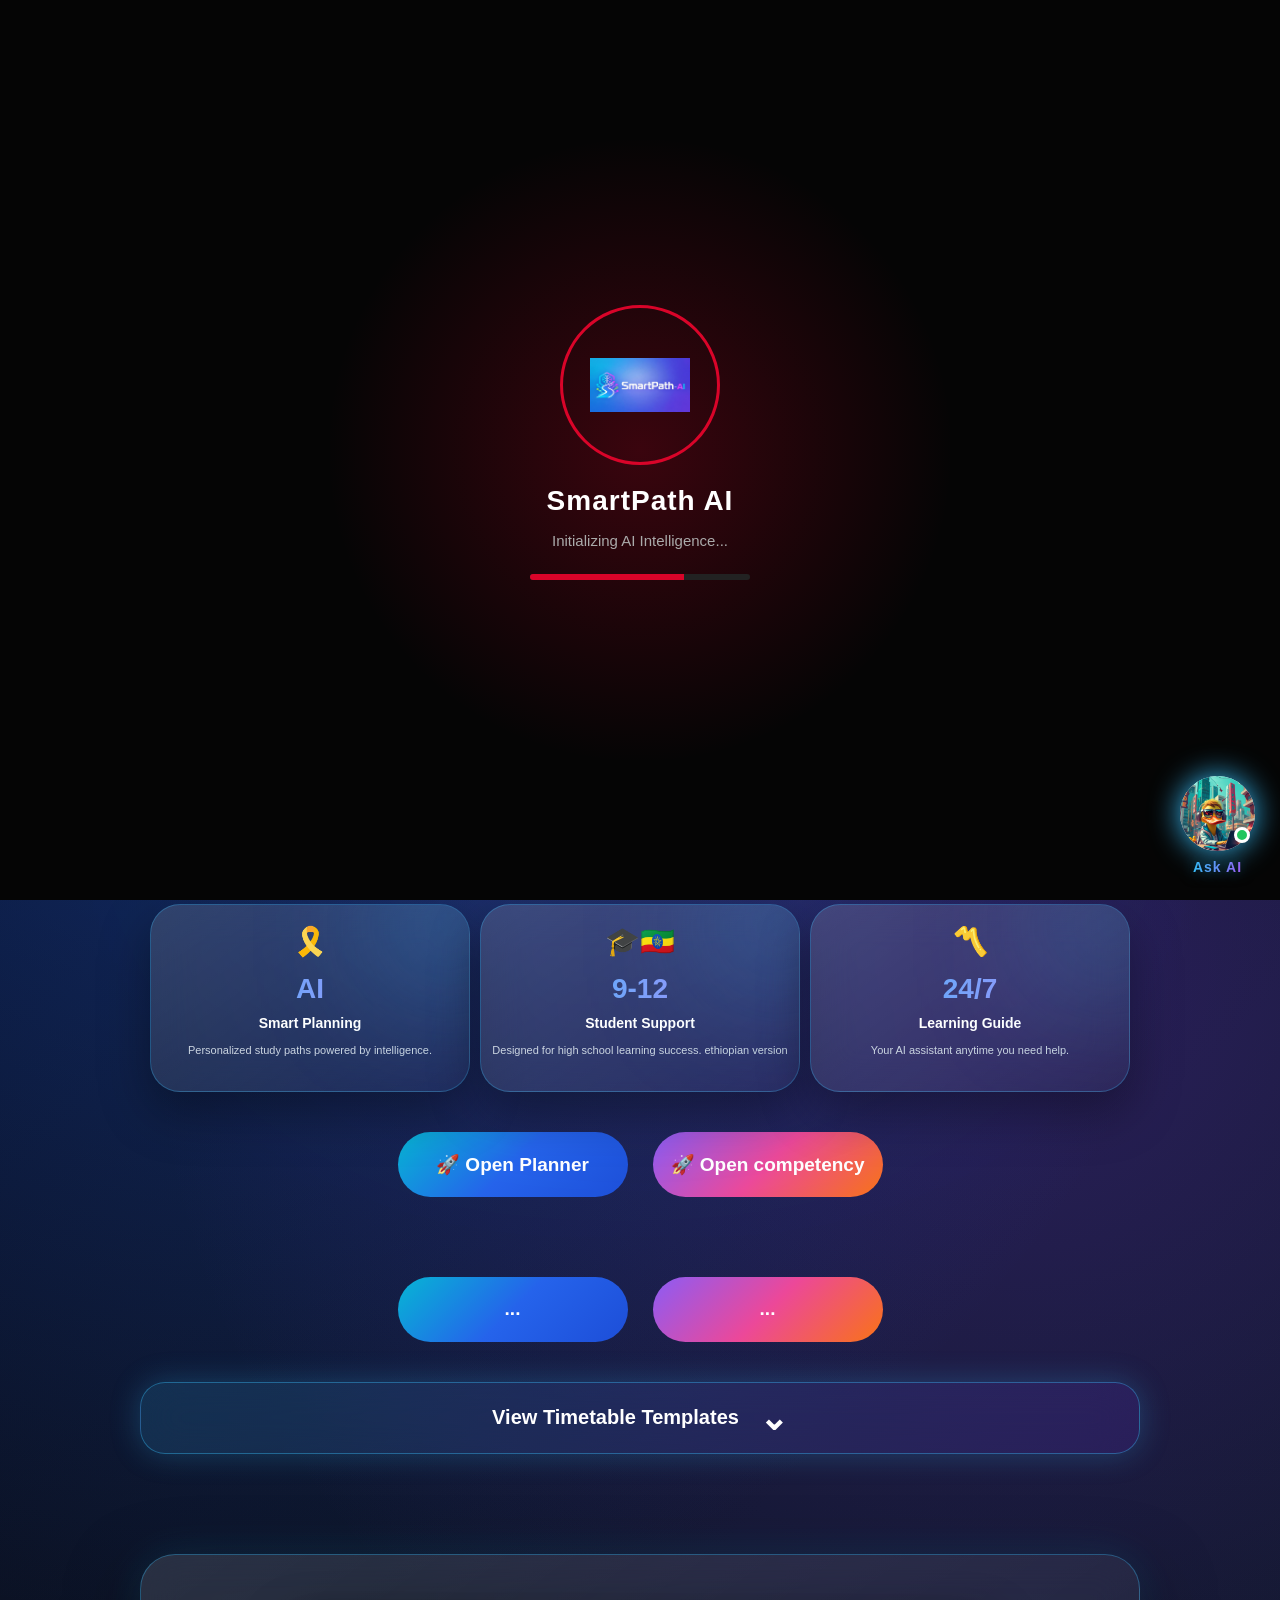
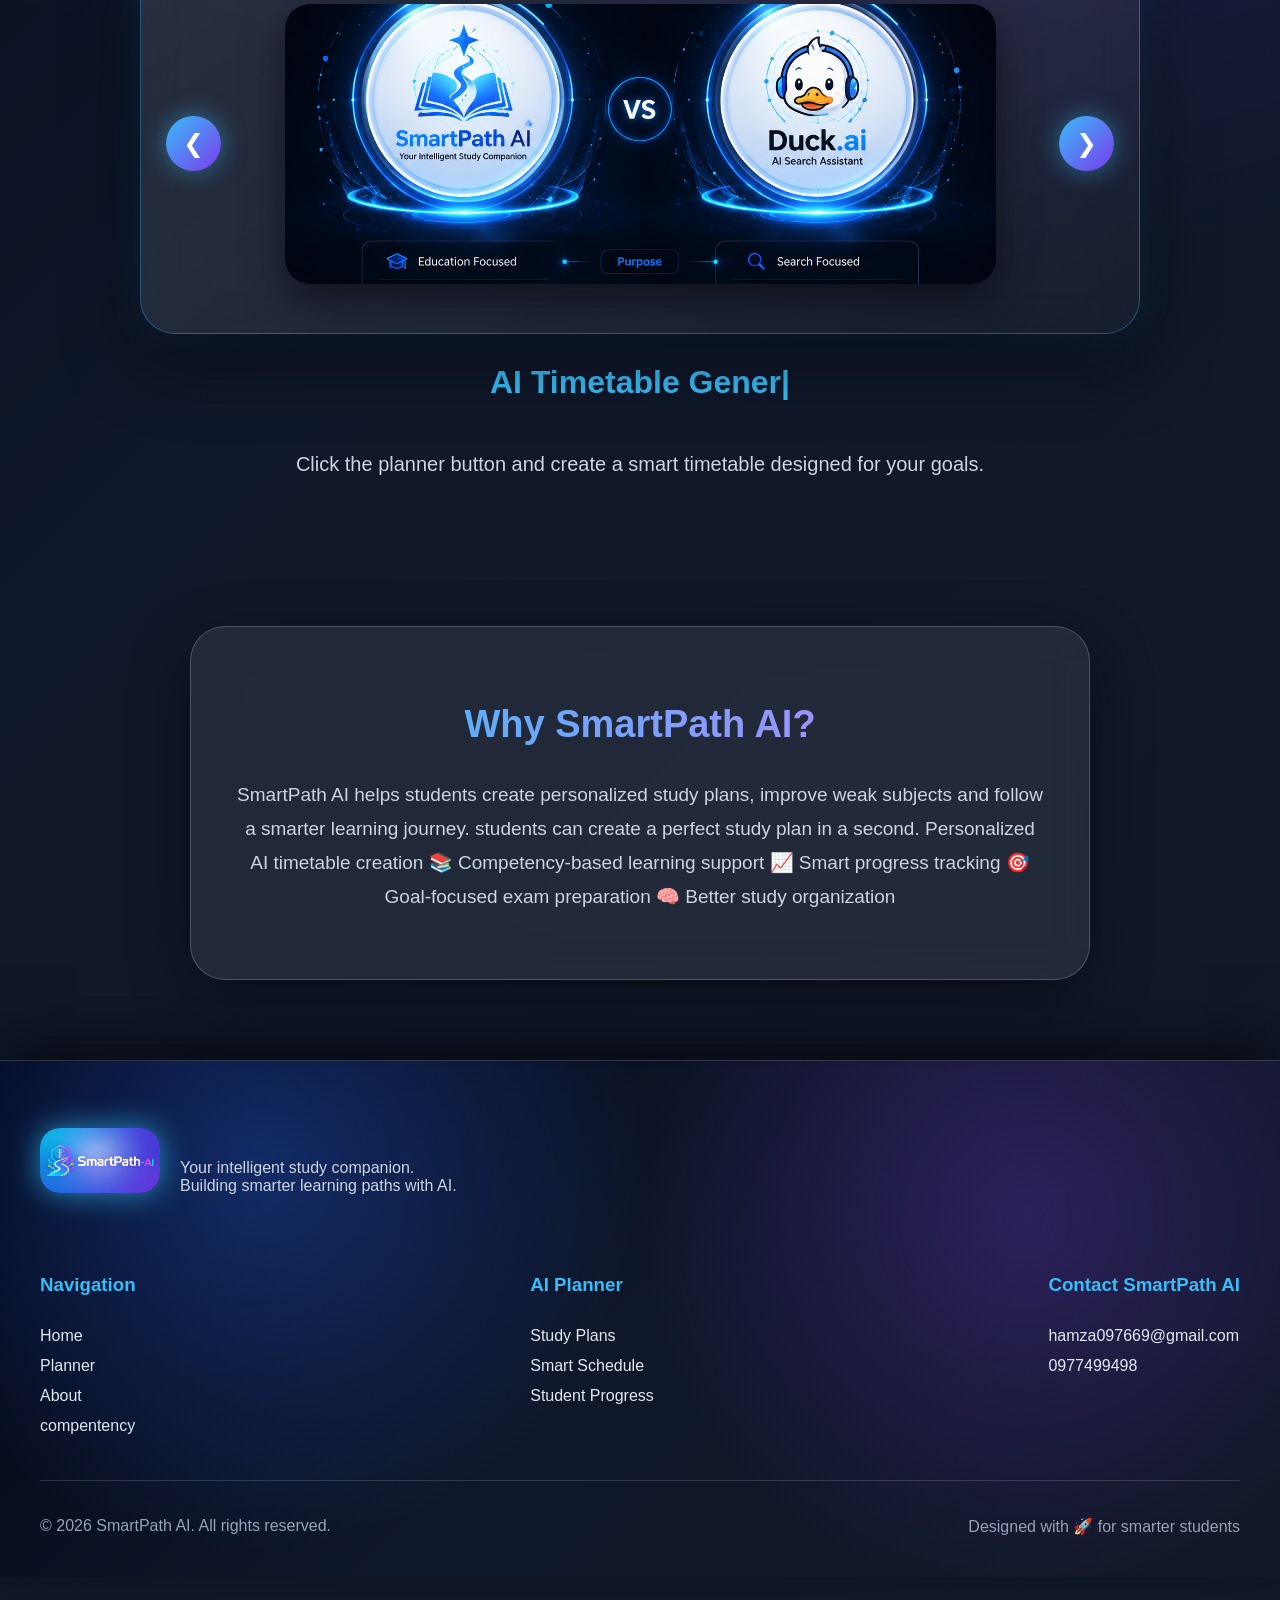
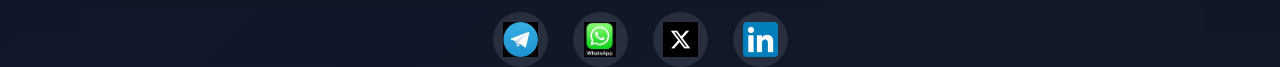
==== index.html @ 9bc71208 "index.html" ====
<!DOCTYPE html>
<html lang="en">

<head>

 <link rel="icon" href="icon-192.png">
<link rel="apple-touch-icon" href="icon-192.png"> 
<link rel="manifest" href="./manifest.json">

<meta name="theme-color" content="#d90429">

<meta name="mobile-web-app-capable" content="yes">
<meta name="apple-mobile-web-app-capable" content="yes">
<meta name="apple-mobile-web-app-status-bar-style" content="black">

<meta charset="UTF-8">

<meta name="viewport"
content="width=device-width, initial-scale=1.0">

<title>SmartPath AI</title>

<link rel="stylesheet" href="home-style.css">
<link rel="stylesheet" href="splash.css">
</head>

<body>

 <!-- SMARTPATH AI PREMIUM SPLASH -->

<div id="smartpathSplash">

    <div class="smartpath-logo-loader">

        <img src="logo.png" alt="SmartPath AI">

    </div>


    <div class="smartpath-title">
        SmartPath AI
    </div>


    <div class="smartpath-status">
        Initializing AI Intelligence...
    </div>


    <div class="smartpath-loading">

        <span></span>

    </div>

</div>

<!-- Theme Button -->

<button class="theme-btn" id="themeToggle">
🌙
</button>


<!-- ================= HEADER ================= -->

<header class="top-header">

<div class="back-btn" onclick="history.back()">
←
</div>

<div class="brand">

<img src="logo.png" class="header-logo">

<div>

<span>SmartPath AI</span>

<small>
Your intelligent study companion
</small>

</div>

</div>

<div class="header-actions">

<a href="index.html">
Home
</a>

<a href="planner.html">
Planner
</a>

<button class="hamburger"
onclick="toggleMenu()">
☰
</button>

</div>


<!-- Mobile Menu -->

<div class="menu-box" id="menuBox">

<a href="index.html">
🏠 Home
</a>

<a href="planner.html">
🚀 Planner
</a>

<a href="about.html">
✨ About
</a>

<a href="competency.html">
✨ Competecy
</a>

</div>

</header>


<!-- ================= HERO SECTION ================= -->

<section class="home-hero">

<div class="hero-glow"></div>

<img src="logo.png" class="hero-logo">

<h1>

Welcome to

<br>

<span>SmartPath AI</span>

</h1>

<h2>
Your Intelligent Study Companion 🚀
</h2>
<div class="ai-typing-box">

<span id="typingText"></span>

</div>
<p>

Create smart study plans,
improve weak subjects,
and prepare for exams with
personalized AI guidance.

</p>

 
<!-- Stats -->

<div class="hero-description">

<p>🎓💎
</p>

</div>


<div class="ai-stats">


<div class="ai-card">

<div class="ai-icon">🎗️  </div>

<h3>AI</h3>

<span>
Smart Planning
</span>

<p>
Personalized study paths powered by intelligence.
</p>

</div>



<div class="ai-card">

<div class="ai-icon">🎓🇪🇹 </div>

<h3>9-12</h3>

<span>
Student Support
</span>

<p>
Designed for high school learning success. ethiopian version
</p>

</div>




<div class="ai-card">

<div class="ai-icon">〽️</div>

<h3>24/7</h3>

<span>
Learning Guide
</span>

<p>
Your AI assistant anytime you need help.
</p>

</div>


</div>


<!-- Buttons -->

<div class="home-buttons">

<button
class="planner-btn"
onclick="window.location.href='planner.html'">

🚀 Open Planner

</button>

<button
class="competency-btn"
onclick="window.location.href='competency.html'">

🚀 Open competency

</button>

</div>

</section>

<div class="home-buttons">

<button class="planner-btn">
...
</button>

<button class="competency-btn">
...
</button>

</div>
<!-- TIMETABLE TEMPLATE BOX -->

<section class="template-section">


<button class="template-toggle" onclick="toggleTemplates()">

<span>View Timetable Templates</span>

<div class="down-arrow">
⌄
</div>

</button>



<div class="template-box" id="templateBox">


<div class="template-grid">


<img src="template1.png">
<img src="template2.png">
<img src="template3.png">
<img src="template4.png">
<img src="template5.png">
<img src="template6.png">
<img src="template7.png">
<img src="template8.png">
<img src="template9.png">
<img src="template10.png">

</div>


</div>


</section>

<!-- ================= AI PHOTO SHOWCASE ================= -->

<section class="showcase">

<div class="slider-box">

<button class="arrow left">
❮
</button>


<img id="slideImage" src="photo1.png">


<button class="arrow right">
❯
</button>

</div>


<h3 id="slideTitle">
Create Smart Timetables
</h3>


<p id="slideText">
AI helps you generate your perfect study schedule.
</p>


</section>




<!-- ================= ABOUT SMARTPATH ================= -->


<section class="about-home">

<h2>
Why SmartPath AI?
</h2>


<p>
SmartPath AI helps students create personalized study plans,
improve weak subjects and follow a smarter learning journey. students can create a perfect study plan in a second.
 Personalized AI timetable creation
📚 Competency-based learning support
📈 Smart progress tracking
🎯 Goal-focused exam preparation
🧠 Better study organization
</p>


</section>




<footer class="smart-footer">


<div class="footer-brand">

<img src="logo.png" class="footer-logo">


<div>
<h2>SmartPath AI</h2>

<p>
Your intelligent study companion.
<br>
Building smarter learning paths with AI.
</p>

</div>

</div>




<div class="footer-links">


<div>
<h3>Navigation</h3>

<a href="index.html">Home</a>
<a href="planner.html">Planner</a>
<a href="about.html">About</a>
<a href="compentency.html">compentency</a>

</div>



<div>
<h3>AI Planner</h3>

<a href="#">Study Plans</a>
<a href="#">Smart Schedule</a>
<a href="#">Student Progress</a>

</div>



<div class="contact-box">

<h3>Contact SmartPath AI</h3>


<a href="mailto:hamza097669@gmail.com">
hamza097669@gmail.com
</a>


<a href="tel:0977499498">
0977499498
</a>




</div>


</div>




<div class="footer-bottom">

<p>
© 2026 SmartPath AI. All rights reserved.
</p>


<p>
Designed with 🚀 for smarter students
</p>


</div>


</footer>

<div class="social-row">


<a href="https://t.me/Aithor1" target="_blank">
<img src="telegram.png" alt="Telegram">
</a>


<a href="https://wa.me/251977499498" target="_blank">
<img src="whatsapp.png" alt="WhatsApp">
</a>


<a href="https://twitter.com/YOUR_USERNAME" target="_blank">
<img src="twitter.png" alt="Twitter">
</a>


<a href="https://www.linkedin.com/in/YOUR_USERNAME" target="_blank">
<img src="linkedin.png" alt="LinkedIn">
</a>


</div>
<script>

function toggleMenu(){

document
.getElementById("menuBox")
.classList.toggle("show");

}

</script>


<script src="./home-slider.js"></script>

<!-- ================= AURA SMARTPATH AI ================= -->

<div class="aura-ai">

<div class="aura-container">


<button class="aura-avatar" id="auraButton">

<img src="ai-avatar.png">

<span></span>

</button>


<div class="aura-hint">
  Ask AI 
</div>


</div>

<div class="aura-box" id="auraBox">


<div class="aura-header">

<img src="ai-avatar.png">

<div>
<h3>SmartPath AI</h3>
<p>AI Learning Assistant ✨</p>
</div>

</div>



<div class="aura-message">

<span id="auraText"></span>

</div>



<button class="aura-action" id="askAI">

<div class="aura-spinner"></div>

<span>
Ask AI Anything 🚀
</span>

</button>



</div>


</div>

 <script>

window.addEventListener("load", () => {

    setTimeout(() => {

        const splash =
        document.getElementById("smartpathSplash");


        if(splash){

            splash.classList.add("smartpath-hide");


            setTimeout(()=>{

                splash.remove();

            },800);

        }


    },2000);


});

</script>

 <script>
if ("serviceWorker" in navigator) {
  window.addEventListener("load", () => {

    navigator.serviceWorker.register("./service-worker.js")
    .then(() => {
      console.log("SmartPath AI App System Ready");
    })
    .catch((error) => {
      console.log("Service Worker Error:", error);
    });

  });
}
</script>
 
<script src="aura-ai.js"></script>

</body>
</html>
---- home-style.css ----
/* =========================
   SMARTPATH AI MAIN DESIGN
========================= */


*{
    box-sizing:border-box;
}


html{
    scroll-behavior:smooth;
}


body{

    margin:0;

    padding-top:90px;

    font-family:'Segoe UI',Arial,sans-serif;

    background:

    radial-gradient(
    circle at 20% 20%,
    rgba(37,99,235,.35),
    transparent 35%
    ),

    radial-gradient(
    circle at 80% 30%,
    rgba(124,58,237,.25),
    transparent 35%
    ),

    linear-gradient(
    135deg,
    #020617,
    #0f172a,
    #111827
    );

    color:white;

    min-height:100vh;

}



/* =========================
          HEADER
========================= */


.top-header{

position:fixed;

top:0;

left:0;

width:100%;

height:75px;

display:flex;

align-items:center;

justify-content:space-between;

padding:0 20px;

background:
rgba(2,6,23,.85);

backdrop-filter:blur(20px);

border-bottom:
1px solid rgba(255,255,255,.15);

z-index:1000;

}



.back-btn{

font-size:28px;

cursor:pointer;

}



.brand{

display:flex;

align-items:center;

gap:12px;

}



.header-logo{

width:80px;

height:40px;

border-radius:12px;

object-fit:cover;

box-shadow:

0 5px 20px rgba(56,189,248,.5);

}



.brand span{

display:block;

font-size:18px;

font-weight:800;

background:

linear-gradient(
90deg,
#38bdf8,
#c084fc
);

-webkit-background-clip:text;

color:transparent;

}



.brand small{

font-size:11px;

opacity:.75;

}



.header-actions{

display:flex;

align-items:center;

gap:8px;

}



.header-actions a{

color:white;

text-decoration:none;

padding:8px 14px;

border-radius:20px;

transition:.3s;

}



.header-actions a:hover{

background:
rgba(255,255,255,.15);

}



.hamburger{

width:42px;

height:42px;

border:none;

border-radius:14px;

background:

linear-gradient(
135deg,
#38bdf8,
#7c3aed
);

color:white;

font-size:22px;

cursor:pointer;

}



/* Mobile menu */


.menu-box{

position:absolute;

top:80px;

right:20px;

width:220px;

display:none;

flex-direction:column;

gap:10px;

padding:20px;

border-radius:25px;

background:

rgba(15,23,42,.95);

box-shadow:

0 20px 50px rgba(0,0,0,.5);

}



.menu-box.show{

display:flex;

}



.menu-box a{

color:white;

text-decoration:none;

padding:14px;

border-radius:15px;

background:

rgba(255,255,255,.08);

}



/* =========================
          HERO
========================= */

.home-hero{

min-height:calc(100vh - 75px);

display:flex;

flex-direction:column;

align-items:center;

justify-content:center;

text-align:center;

padding:40px 20px;

position:relative;

overflow:hidden;

}


.home-hero::before{

content:"";

position:absolute;

width:500px;

height:500px;

background:

linear-gradient(
45deg,
#38bdf8,
#8b5cf6
);

filter:blur(160px);

opacity:.18;

animation:

heroGlow 6s infinite alternate;

}



@keyframes heroGlow{

from{

transform:translate(-120px,-50px);

}


to{

transform:translate(120px,80px);

}

}



.hero-glow{

position:absolute;

}



.hero-logo{

width:160px;

height:160px;

border-radius:50%;

object-fit:cover;

background:#020617;

padding:8px;

box-shadow:

0 0 40px #38bdf8,

0 0 80px rgba(56,189,248,.5);

animation:

logoFloat 4s infinite ease-in-out;

}



@keyframes logoFloat{

50%{

transform:translateY(-20px);

}

}



.home-hero h1{

font-size:70px;

font-weight:900;

letter-spacing:-2px;

margin:25px 0;

}



.home-hero h1 span{

background:

linear-gradient(
90deg,
#38bdf8,
#818cf8,
#ec4899
);

background-size:200%;

-webkit-background-clip:text;

color:transparent;

animation:

textGlow 5s infinite;

}



@keyframes textGlow{

50%{

background-position:100%;

}

}



.home-hero h2{

font-size:32px;

color:#e0f2fe;

}



.home-hero p{

max-width:750px;

font-size:20px;

line-height:1.8;

color:#cbd5e1;

}



/* =========================
          BUTTONS
========================= */


.home-buttons{

display:flex;

justify-content:center;

gap:25px;

flex-wrap:wrap;

margin-top:40px;

}



.home-buttons button{

min-width:230px;

height:65px;

border:none;

border-radius:50px;

font-size:19px;

font-weight:800;

color:white;

cursor:pointer;

transition:.4s;

}



.planner-btn{

background:

linear-gradient(
135deg,
#06b6d4,
#2563eb,
#1d4ed8
);

}



.competency-btn{

background:

linear-gradient(
135deg,
#8b5cf6,
#ec4899,
#f97316
);

}



.home-buttons button:hover{

transform:

translateY(-8px)
scale(1.05);

box-shadow:

0 25px 60px rgba(56,189,248,.5);

}

/* =========================
        AI SHOWCASE
========================= */


.showcase{

padding:60px 20px;

text-align:center;

display:flex;

flex-direction:column;

align-items:center;

}



.slider-box{

width:85%;

max-width:1000px;

height:380px;

display:flex;

align-items:center;

justify-content:space-between;

gap:20px;

padding:25px;


background:

linear-gradient(
145deg,
rgba(255,255,255,.12),
rgba(255,255,255,.03)
);


backdrop-filter:blur(20px);


border-radius:35px;


border:

1px solid rgba(56,189,248,.35);



box-shadow:

0 25px 70px rgba(0,0,0,.5),

0 0 40px rgba(56,189,248,.15);


animation:

boxFloat 5s infinite ease-in-out;

}



@keyframes boxFloat{

50%{

transform:translateY(-8px);

}

}



.slider-box img{

width:75%;

height:280px;

object-fit:cover;

border-radius:25px;


box-shadow:

0 15px 40px rgba(0,0,0,.5);


transition:.5s;

}



.slider-box img:hover{

transform:scale(1.03);

}



.arrow{


width:55px;

height:55px;

border:none;

border-radius:50%;

font-size:25px;

cursor:pointer;

color:white;


background:

linear-gradient(
135deg,
#38bdf8,
#7c3aed
);



box-shadow:

0 0 25px rgba(56,189,248,.5);


transition:.3s;

}



.arrow:hover{

transform:scale(1.15);

}



.showcase h3{

font-size:32px;

margin-top:30px;

color:#38bdf8;

}



.showcase p{

max-width:700px;

font-size:20px;

color:#cbd5e1;

}



/* =========================
        ABOUT BOX
========================= */


.about-home{

max-width:900px;

margin:70px auto;

padding:45px;


background:

rgba(255,255,255,.08);


backdrop-filter:blur(20px);


border-radius:35px;


border:

1px solid rgba(255,255,255,.2);


text-align:center;


box-shadow:

0 20px 60px rgba(0,0,0,.4);

}



.about-home h2{

font-size:38px;

background:

linear-gradient(
90deg,
#38bdf8,
#c084fc
);

-webkit-background-clip:text;

color:transparent;

}



.about-home p{

font-size:19px;

line-height:1.8;

color:#cbd5e1;

}



/* =========================
          FOOTER
========================= */


.smart-footer{


margin-top:80px;

padding:50px 40px 25px;


background:

radial-gradient(
circle at 20% 20%,
rgba(37,99,235,.35),
transparent 35%
),


radial-gradient(
circle at 80% 30%,
rgba(124,58,237,.25),
transparent 35%
),


linear-gradient(
135deg,
#020617,
#0f172a,
#111827
);


border-top:

1px solid rgba(255,255,255,.15);


box-shadow:

0 -20px 50px rgba(0,0,0,.5);

}



.footer-brand{

display:flex;

align-items:center;

gap:20px;

}



.footer-logo{

width:120px;

height:65px;

border-radius:20px;

object-fit:cover;

box-shadow:

0 0 30px rgba(56,189,248,.7);

}



.footer-brand h2{

font-size:28px;

margin:0;

background:

linear-gradient(
90deg,
#38bdf8,
#c084purple
);

-webkit-background-clip:text;

color:transparent;

}



.footer-brand p{

color:#cbd5e1;

}



.footer-links{

display:flex;

justify-content:space-between;

gap:40px;

margin-top:45px;

flex-wrap:wrap;

}



.footer-links div{

display:flex;

flex-direction:column;

gap:12px;

}



.footer-links h3{

color:#38bdf8;

}



.footer-links a{

color:#e2e8f0;

text-decoration:none;

transition:.3s;

}



.footer-links a:hover{

color:#38bdf8;

transform:translateX(5px);

}



.footer-bottom{

margin-top:45px;

padding-top:20px;

border-top:

1px solid rgba(255,255,255,.15);


display:flex;

justify-content:space-between;

flex-wrap:wrap;


color:#94a3b8;

}



/* =========================
        SOCIAL ICONS
========================= */


.social-row{

margin-top:35px;

display:flex;

justify-content:center;

gap:25px;

}



.social-row a{

width:55px;

height:55px;

display:flex;

justify-content:center;

align-items:center;


border-radius:50%;


background:

rgba(255,255,255,.1);


backdrop-filter:blur(10px);


transition:.35s;

}



.social-row img{

width:35px;

height:35px;

object-fit:contain;

}



.social-row a:hover{

transform:translateY(-8px) scale(1.1);

box-shadow:

0 15px 35px rgba(56,189,248,.6);

}



/* =========================
        RESPONSIVE
========================= */


@media(max-width:900px){


.home-hero h1{

font-size:50px;

}


.slider-box{

width:95%;

height:330px;

}



.slider-box img{

height:230px;

}



.footer-links{

display:grid;

grid-template-columns:repeat(2,1fr);

}


}



@media(max-width:600px){


.header-actions a{

display:none;

}



.home-hero h1{

font-size:38px;

}



.home-hero h2{

font-size:24px;

}



.home-hero p{

font-size:16px;

}



.slider-box{

height:280px;

padding:12px;

}



.slider-box img{

height:200px;

width:75%;

}



.arrow{

width:40px;

height:40px;

font-size:18px;

}



.footer-links{

grid-template-columns:1fr;

}



.footer-brand{

flex-direction:column;

text-align:center;

}



.footer-bottom{

flex-direction:column;

gap:10px;

}


}

/* =========================
     AI FEATURE CARDS
========================= */


.ai-stats{

display:grid;

grid-template-columns:repeat(3,1fr);

gap:25px;

margin-top:45px;

max-width:1000px;

width:100%;

}



.ai-card{


padding:30px 20px;


background:

linear-gradient(
145deg,
rgba(255,255,255,.14),
rgba(255,255,255,.04)
);


border-radius:30px;


border:

1px solid rgba(56,189,248,.3);


backdrop-filter:blur(20px);


box-shadow:

0 20px 50px rgba(0,0,0,.35);


position:relative;

overflow:hidden;


transition:.4s;


}



.ai-card::before{


content:"";

position:absolute;

width:120px;

height:120px;

background:#38bdf8;

filter:blur(70px);

opacity:.35;

top:-40px;

right:-40px;


}



.ai-card:hover{


transform:

translateY(-12px);


box-shadow:

0 30px 70px rgba(56,189,248,.35);


}



.ai-icon{


font-size:40px;

margin-bottom:15px;


}



.ai-card h3{


font-size:38px;

margin:0;


background:

linear-gradient(
90deg,
#38bdf8,
#c084fc
);


-webkit-background-clip:text;

color:transparent;


}



.ai-card span{


display:block;


font-size:20px;

font-weight:700;

color:white;

margin-top:10px;


}



.ai-card p{


color:#cbd5e1;

font-size:15px;

line-height:1.6;


}


/* Phone */
/* Keep 3 columns on all devices */

.ai-stats{

grid-template-columns:repeat(3,1fr);

gap:10px;

padding:0 10px;

}


.ai-card{

padding:20px 10px;

}


.ai-icon{

font-size:28px;

}


.ai-card h3{

font-size:28px;

}


.ai-card span{

font-size:14px;

}


.ai-card p{

font-size:11px;

}
#slideImage{

opacity:1;

transform:translateX(0);

transition:.5s ease;

}

.ai-typing-box{

margin-top:25px;

padding:15px 30px;

border-radius:40px;

background:
rgba(255,255,255,.08);

border:
1px solid rgba(56,189,248,.4);

backdrop-filter:blur(20px);

box-shadow:
0 0 30px rgba(56,189,248,.3);

font-size:20px;

color:#38bdf8;

min-height:55px;

}
/* =============================
TIMETABLE TEMPLATE GALLERY
============================= */


.template-section{

width:90%;

max-width:1000px;

margin:40px auto;

text-align:center;

}



.template-toggle{


width:100%;

padding:15px;

border-radius:25px;

border:1px solid rgba(56,189,248,.4);


background:

linear-gradient(
135deg,
rgba(56,189,248,.15),
rgba(124,58,237,.15)
);


color:white;

font-size:20px;

font-weight:800;

cursor:pointer;


display:flex;

justify-content:center;

align-items:center;

gap:20px;


backdrop-filter:blur(20px);


box-shadow:

0 0 30px rgba(56,189,248,.25);

}



.down-arrow{

font-size:35px;

animation:arrowMove 2s infinite;

}



@keyframes arrowMove{

50%{

transform:translateY(8px);

}

}





.template-box{


max-height:0;

overflow:hidden;

transition:.6s ease;


}



.template-box.show{


max-height:900px;

margin-top:25px;

padding:25px;


background:

rgba(255,255,255,.08);


border-radius:30px;


backdrop-filter:blur(20px);


border:

1px solid rgba(255,255,255,.15);


box-shadow:

0 20px 60px rgba(0,0,0,.5);

}




.template-grid{


display:grid;


grid-template-columns:repeat(5,1fr);


gap:15px;


}




.template-grid img{


width:100%;


height:130px;


object-fit:cover;


border-radius:18px;


cursor:pointer;


transition:.4s;


box-shadow:

0 10px 30px rgba(0,0,0,.4);

}



.template-grid img:hover{


transform:scale(1.08);


box-shadow:

0 0 30px #38bdf8;

}




@media(max-width:700px){


.template-grid{

grid-template-columns:repeat(2,1fr);

}


}
/* =========================
   PREMIUM THEME BUTTON
========================= */


.theme-btn{

position:fixed;

top:90px;

right:25px;

width:55px;

height:55px;

border-radius:50%;

border:none;

cursor:pointer;

font-size:24px;

z-index:2000;


background:

linear-gradient(
135deg,
#38bdf8,
#7c3aed
);


color:white;


box-shadow:

0 0 25px rgba(56,189,248,.7);


transition:.4s;

}


.theme-btn:hover{

transform:rotate(20deg) scale(1.1);

}



/* =========================
LIGHT MODE HOME
========================= */


body.light-mode{


background:

linear-gradient(
135deg,
#f8fafc,
#dbeafe
);


color:#111827;

}



/* Header */


.light-mode .top-header{


background:

rgba(255,255,255,.85);


color:#111827;


}



.light-mode .back-btn{

color:#111827;

}



.light-mode .brand small{

color:#475569;

}


.light-mode .header-actions a{

color:#111827;

}




/* Hero */


.light-mode .home-hero{


background:

radial-gradient(
circle at top,
#ffffff,
#dbeafe
);


}




.light-mode .home-hero h2{

color:#334155;

}



.light-mode .home-hero p{

color:#475569;

}





/* AI Cards */


.light-mode .ai-card{


background:

rgba(255,255,255,.75);


border:

1px solid rgba(0,0,0,.08);


box-shadow:

0 15px 40px rgba(0,0,0,.12);


color:#111827;

}


.light-mode .ai-card p{

color:#475569;

}





/* Showcase */


.light-mode .showcase-card,
.light-mode .slider-box{


background:

rgba(255,255,255,.8);


border:

1px solid rgba(0,0,0,.1);


}



.light-mode .showcase p{

color:#475569;

}





/* Template box */


.light-mode .template-toggle{


color:#111827;


background:

linear-gradient(
135deg,
#ffffff,
#dbeafe
);

}



.light-mode .template-box.show{


background:

rgba(255,255,255,.9);

}




/* About */


.light-mode .about-home{


background:white;


color:#111827;


box-shadow:

0 15px 40px rgba(0,0,0,.12);


}


.light-mode .about-home p{

color:#475569;

}





/* Button icon change */


.light-mode .theme-btn{

background:

linear-gradient(
135deg,
#f59e0b,
#ef4444
);

}

/* =================================

/* ===============================
   SMARTPATH FLOATING AI
================================ */


.floating-ai{

position:fixed;

right:30px;

bottom:30px;

z-index:99999;

touch-action:none;

cursor:grab;

}



.ai-avatar-btn{

width:85px;

height:85px;

border-radius:50%;

border:none;

padding:0;

overflow:hidden;

cursor:pointer;

background:

linear-gradient(
135deg,
#38bdf8,
#7c3aed
);

box-shadow:

0 0 25px #38bdf8,
0 15px 40px rgba(0,0,0,.4);

animation:

aiFloat 3s infinite;

position:relative;

}



.ai-avatar-btn img{

width:100%;

height:100%;

object-fit:cover;

border-radius:50%;

}



.ai-online-dot{

position:absolute;

right:8px;

bottom:10px;

width:18px;

height:18px;

background:#00ff88;

border-radius:50%;

border:3px solid white;

}



@keyframes aiFloat{

50%{

transform:translateY(-10px);

}

}




.ai-popup{


position:absolute;

right:0;

bottom:105px;


width:330px;


background:

rgba(255,255,255,.95);


color:#111;


border-radius:25px;


padding:20px;


box-shadow:

0 25px 70px rgba(0,0,0,.35);


display:none;


backdrop-filter:blur(20px);

}



.ai-popup.active{

display:block;

animation:

popup .3s ease;

}



@keyframes popup{


from{

opacity:0;

transform:translateY(30px);

}


to{

opacity:1;

transform:translateY(0);

}


}



.ai-popup-header{

display:flex;

gap:15px;

align-items:center;

}



.ai-popup-header img{

width:55px;

height:55px;

border-radius:50%;

}



.ai-popup-header h3{

margin:0;

color:#2563eb;

}



.ai-chat-message{

margin:20px 0;

padding:15px;

border-radius:18px;

background:#eef6ff;

line-height:1.5;

}



.ai-ask-btn{


width:100%;

padding:15px;

border:none;

border-radius:50px;


background:

linear-gradient(
135deg,
#2563eb,
#9333ea
);


color:white;

font-size:16px;

font-weight:bold;

cursor:pointer;

}



.ai-ask-btn:hover{

transform:scale(1.05);

}



@media(max-width:600px){

.floating-ai{

right:15px;

bottom:15px;

}


.ai-popup{

width:280px;

}

}

/* ==============================
      AURA SMARTPATH AI
================================*/


.aura-ai{

position:fixed;

right:25px;

bottom:25px;

z-index:99999;

}



.aura-avatar{

width:75px;

height:75px;

border-radius:50%;

border:none;

padding:0;

cursor:pointer;

background:white;

position:relative;

box-shadow:
0 0 30px #38bdf8;

animation:auraFloat 3s infinite;

}



.aura-avatar img{

width:100%;

height:100%;

border-radius:50%;

object-fit:cover;

}



.aura-avatar span{

position:absolute;

right:5px;

bottom:8px;

width:16px;

height:16px;

background:#22c55e;

border-radius:50%;

border:3px solid white;

}



@keyframes auraFloat{

50%{

transform:translateY(-10px);

}

}





.aura-box{


position:absolute;

right:0;

bottom:95px;


width:330px;


background:

linear-gradient(
145deg,
rgba(255,255,255,.95),
rgba(219,234,254,.95)
);


border-radius:30px;


padding:25px;


box-shadow:

0 30px 80px rgba(0,0,0,.35);


display:none;


animation:auraOpen .4s ease;


}



.aura-box.active{

display:block;

}



@keyframes auraOpen{

from{

opacity:0;

transform:translateY(30px) scale(.8);

}

to{

opacity:1;

transform:none;

}

}





.aura-header{

display:flex;

align-items:center;

gap:15px;

}



.aura-header img{

width:55px;

height:55px;

border-radius:50%;

}



.aura-header h3{

margin:0;

color:#2563eb;

}



.aura-header p{

margin:3px 0;

font-size:13px;

color:#64748b;

}





.aura-message{

margin:25px 0;


padding:18px;


border-radius:20px;


background:

rgba(37,99,235,.08);


min-height:80px;


font-size:15px;


line-height:1.6;


color:#334155;


}





.aura-action{


width:100%;


height:55px;


border:none;


border-radius:30px;


cursor:pointer;


display:flex;


align-items:center;


justify-content:center;


gap:12px;


font-size:17px;


font-weight:800;


color:white;



background:

linear-gradient(
135deg,
#2563eb,
#9333ea
);



box-shadow:

0 15px 40px rgba(37,99,235,.4);


transition:.3s;


}



.aura-action:hover{

transform:scale(1.05);

}





.aura-spinner{

display:none;

width:18px;

height:18px;

border-radius:50%;

border:3px solid rgba(255,255,255,.4);

border-top-color:white;

animation:spin .8s linear infinite;

}



.aura-action.loading .aura-spinner{

display:block;

}



@keyframes spin{

to{

transform:rotate(360deg);

}

}




@media(max-width:500px){

.aura-ai{

right:15px;

bottom:15px;

}


.aura-box{

width:280px;

}

}
/* ==========================
      AURA AI HINT TEXT
=========================== */


.aura-container{

display:flex;

flex-direction:column;

align-items:center;

gap:8px;

}




.aura-hint{

font-size:14px;

font-weight:900;

letter-spacing:1px;


background:

linear-gradient(
90deg,
#38bdf8,
#a855f7,
#ec4899,
#38bdf8
);


background-size:300%;


-webkit-background-clip:text;

color:transparent;


animation:

auraColor 4s linear infinite,

auraBounce 2s infinite;


text-shadow:

0 0 15px rgba(56,189,248,.5);


cursor:pointer;


}



@keyframes auraColor{


0%{

background-position:0%;

}


100%{

background-position:300%;

}

}





@keyframes auraBounce{


50%{

transform:translateY(-4px);

}

}




.aura-hint::before{

content:"";

position:absolute;

}



.aura-avatar:hover + .aura-hint{

transform:scale(1.15);

}
---- splash.css ----
/* ===============================
   SMARTPATH AI PREMIUM SPLASH
================================ */

#smartpathSplash {

    position: fixed;

    inset: 0;

    background:
    radial-gradient(circle at center,
    rgba(217,4,41,0.25),
    transparent 40%),
    #050505;

    display: flex;

    flex-direction: column;

    justify-content: center;

    align-items: center;

    z-index: 99999;

    animation: splashFade 0.8s ease forwards;

}


.smartpath-logo-loader {

    width: 130px;

    height: 130px;

    border-radius: 50%;

    display:flex;

    justify-content:center;

    align-items:center;

    position:relative;

    animation:
    logoFloat 2s infinite ease-in-out;

}


.smartpath-logo-loader::before {

    content:"";

    position:absolute;

    inset:-15px;

    border-radius:50%;

    border:3px solid #d90429;

    animation:
    energyRing 2s infinite linear;

}


.smartpath-logo-loader img {

    width:100px;

    height:100px;

    object-fit:contain;

}



.smartpath-title {

    margin-top:35px;

    color:white;

    font-size:28px;

    font-weight:800;

    letter-spacing:1px;

}



.smartpath-status {

    margin-top:15px;

    color:#aaa;

    font-size:15px;

}



.smartpath-loading {

    margin-top:25px;

    width:220px;

    height:6px;

    background:#222;

    border-radius:20px;

    overflow:hidden;

}



.smartpath-loading span {

    display:block;

    height:100%;

    width:70%;

    background:#d90429;

    animation:
    loading 2s infinite;

}



/* Animations */


@keyframes energyRing {

    from {
        transform:rotate(0deg);
    }

    to {
        transform:rotate(360deg);
    }

}


@keyframes logoFloat {

    50% {
        transform:translateY(-10px);
    }

}


@keyframes loading {

    0% {
        width:10%;
    }

    50% {
        width:90%;
    }

    100% {
        width:10%;
    }

}


@keyframes splashFade {

    from {
        opacity:1;
    }

    to {
        opacity:1;
    }

}


.smartpath-hide {

    opacity:0;

    pointer-events:none;

    transition:
    opacity .8s ease;

}
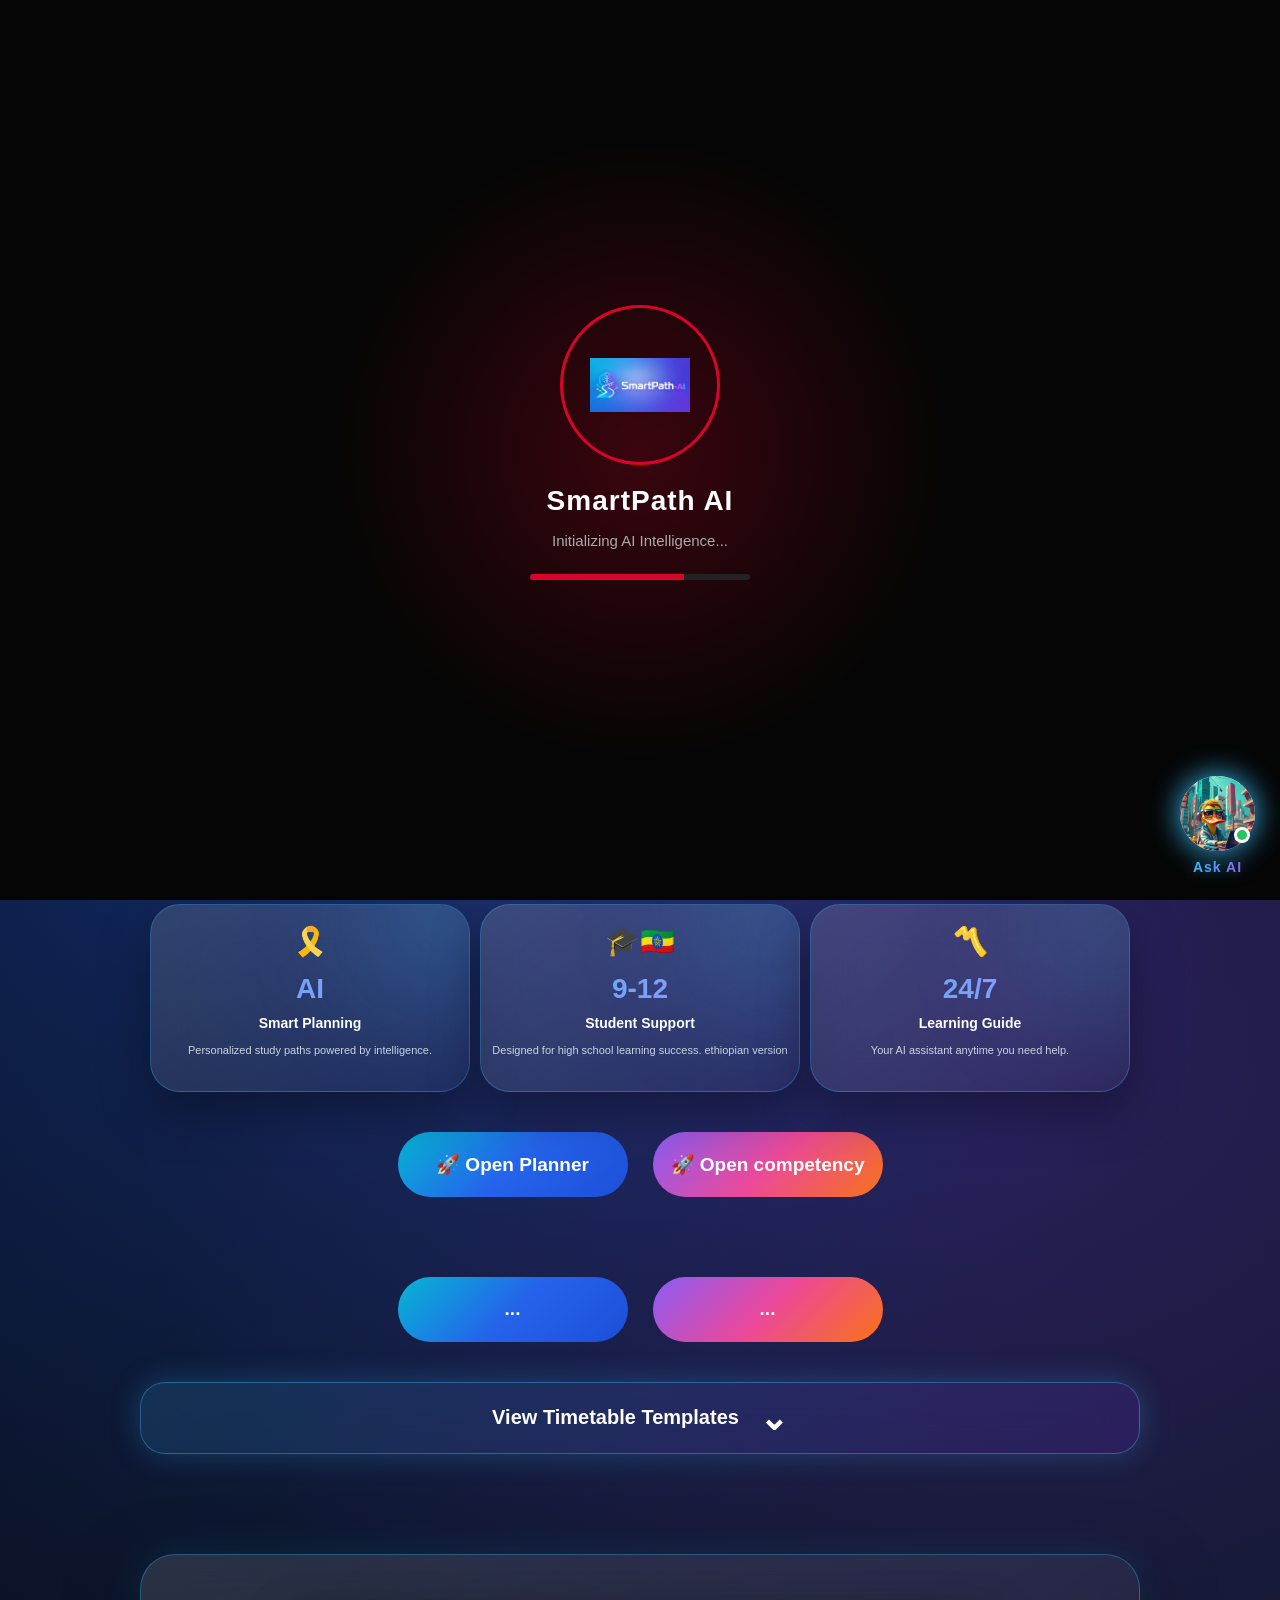
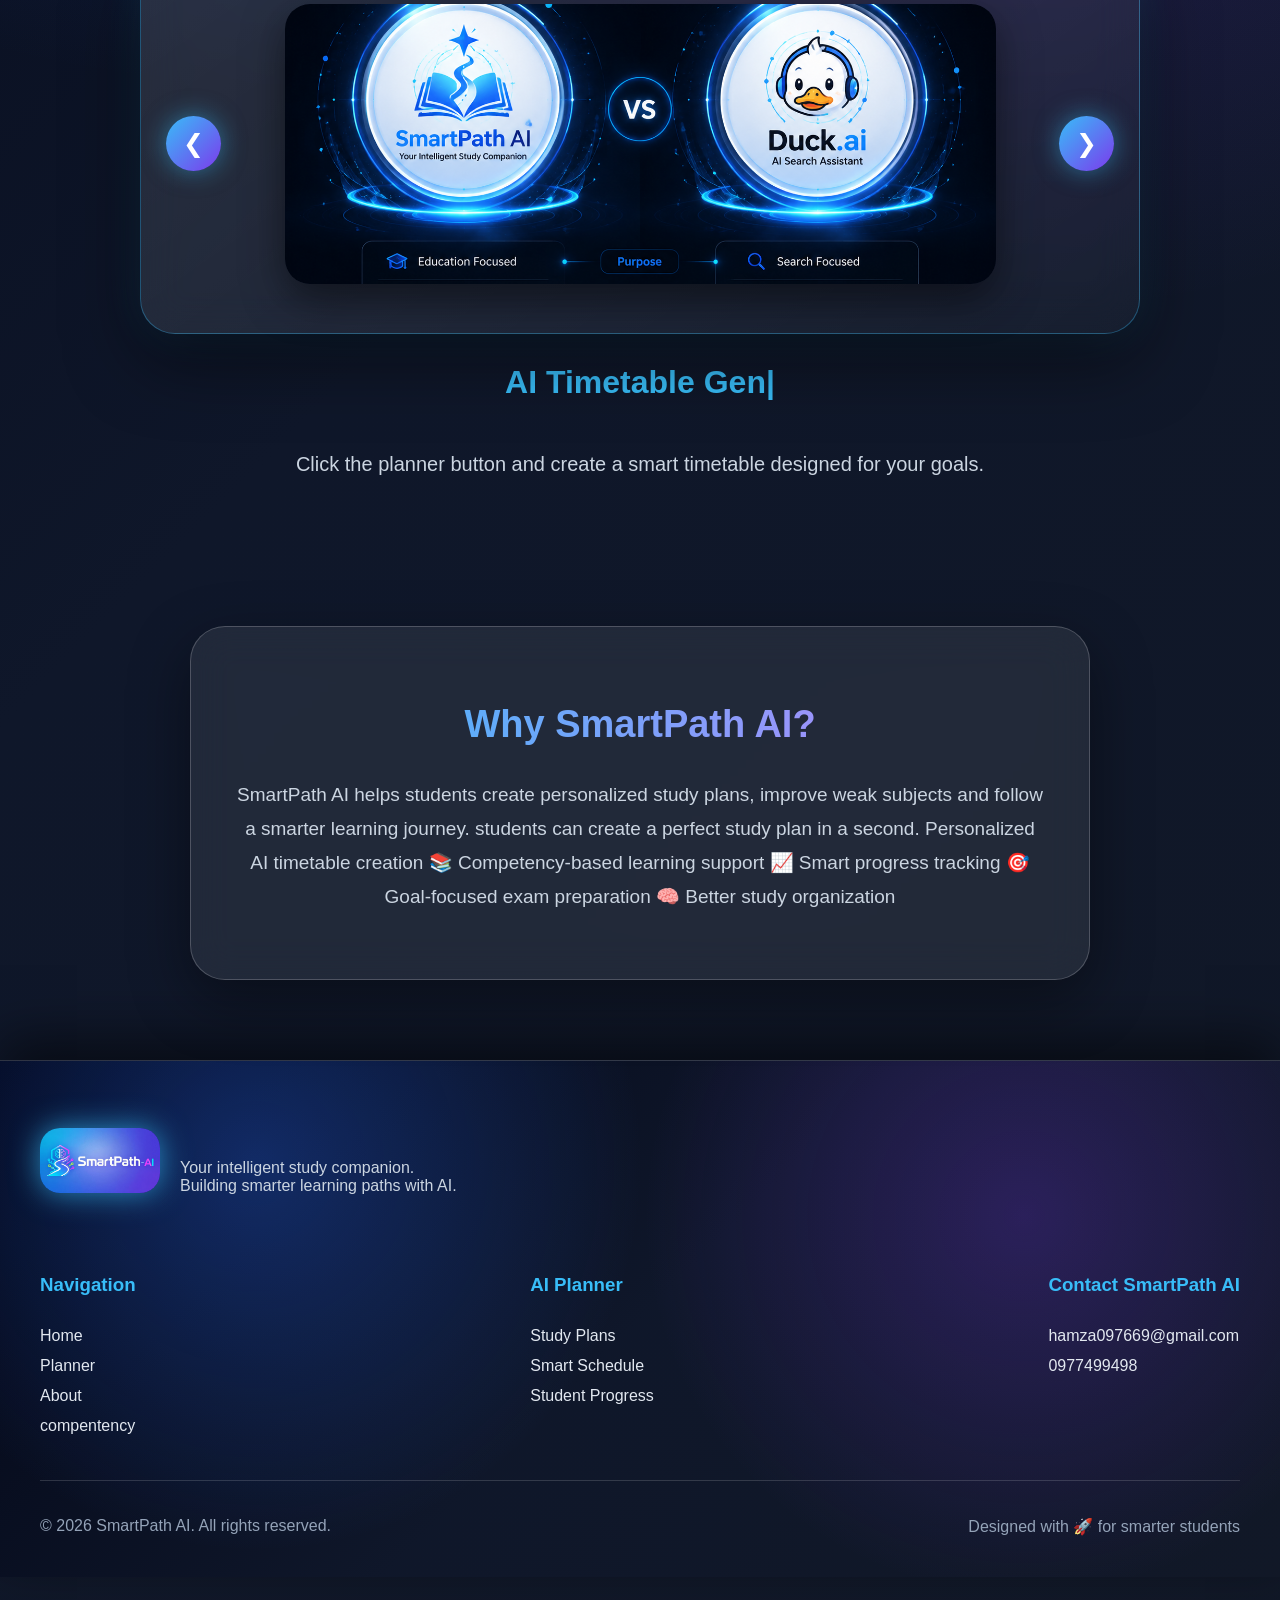
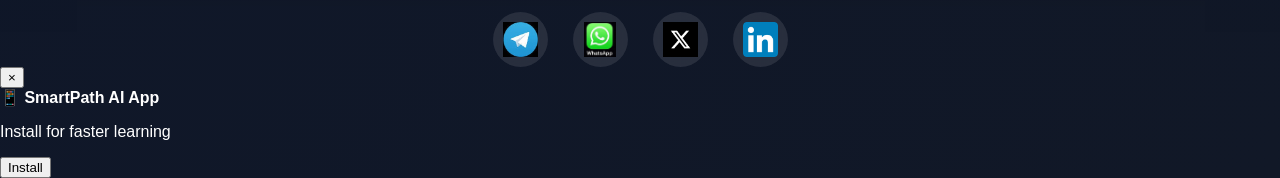
==== commit e66cff86: "index.html" ====
--- a/index.html
+++ b/index.html
@@ -255,6 +255,7 @@
 
 </button>
 
+ 
 </div>
 
 </section>
@@ -615,6 +616,24 @@
   });
 }
 </script>
+
+
+ <div id="appDownloadBanner" class="app-download-banner">
+
+    <button class="close-app-banner" onclick="hideAppBanner()">
+        ×
+    </button>
+
+    <div>
+        <strong>📱 SmartPath AI App</strong>
+        <p>Install for faster learning</p>
+    </div>
+
+    <button class="install-app-btn" onclick="downloadApp()">
+        Install
+    </button>
+
+</div>
  
 <script src="aura-ai.js"></script>
 
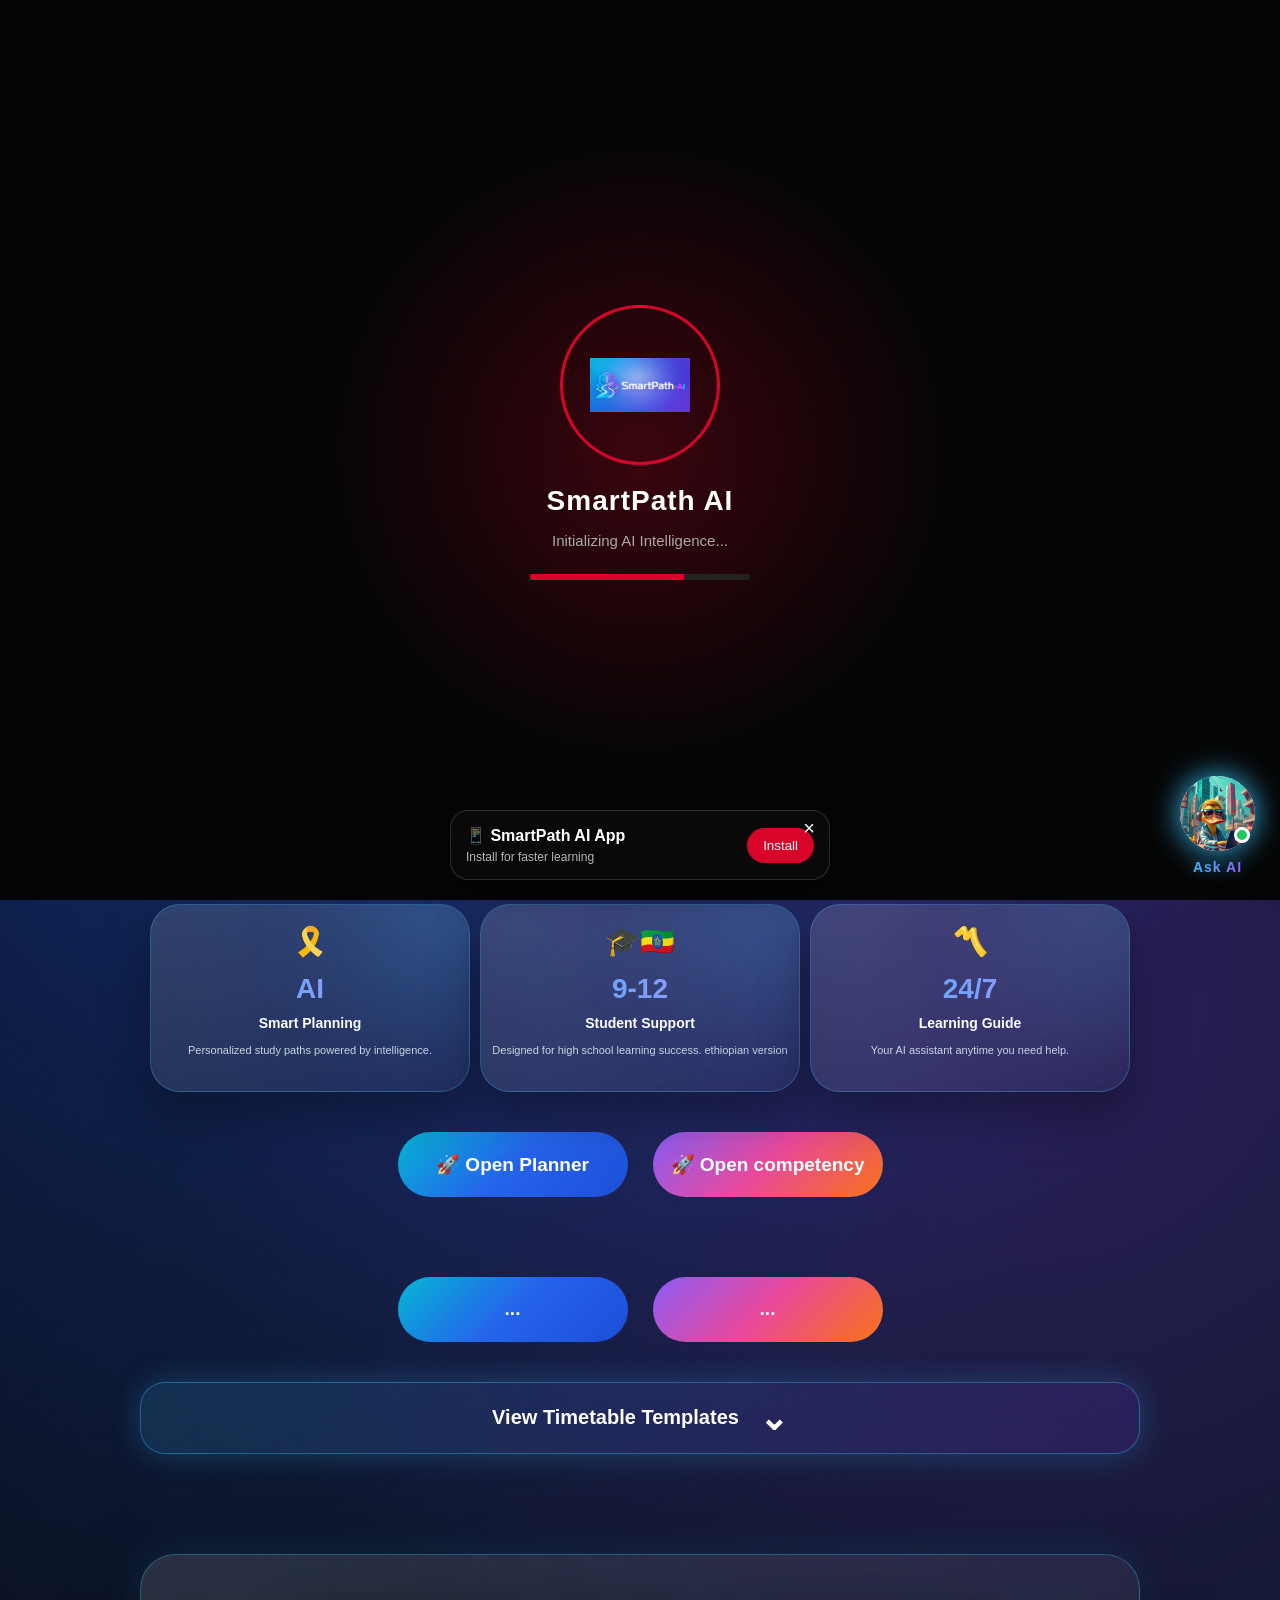
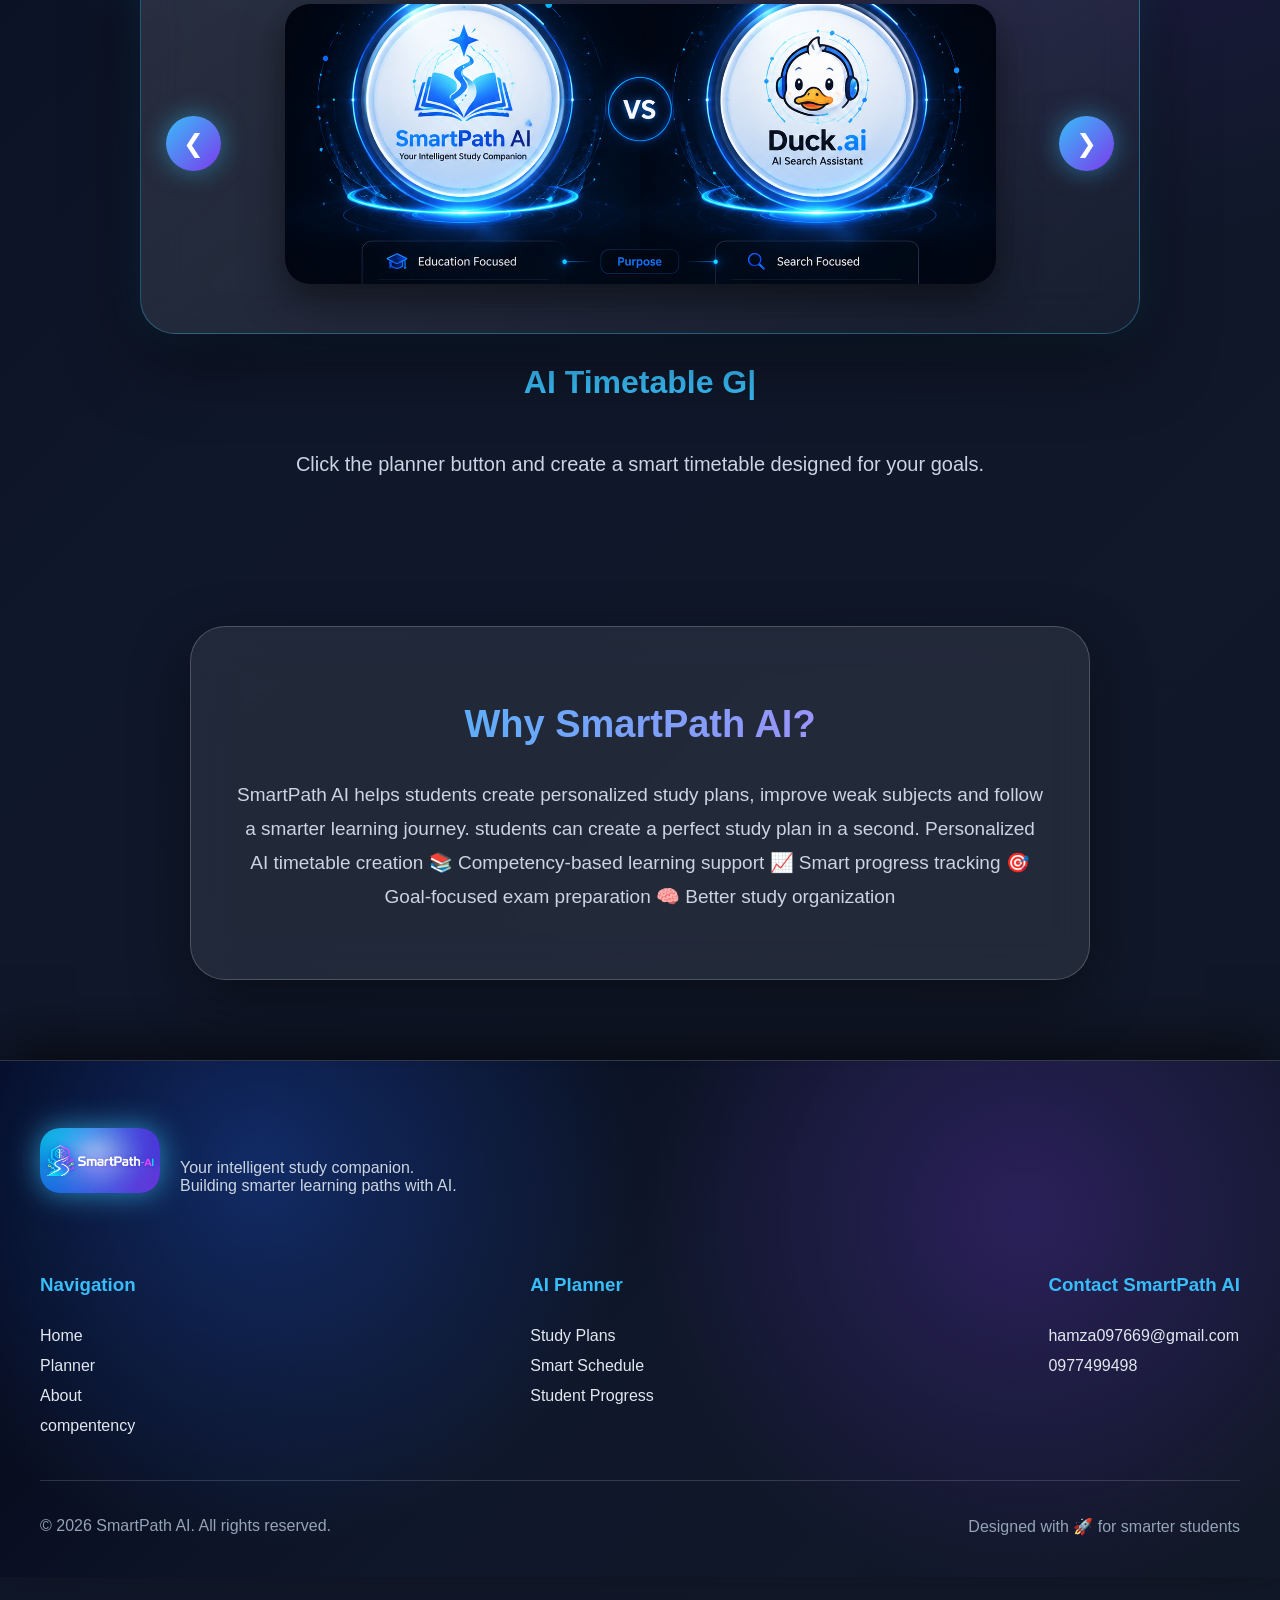
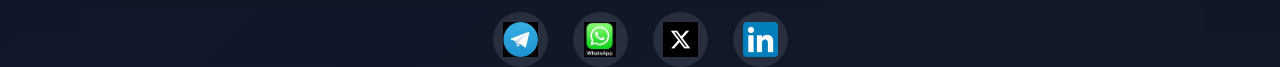
==== commit 0a097d98: "index.html" ====
--- a/index.html
+++ b/index.html
@@ -634,6 +634,24 @@
     </button>
 
 </div>
+
+
+ <script>
+
+function hideAppBanner(){
+
+    document.getElementById("appDownloadBanner").style.display="none";
+
+}
+
+
+function downloadApp(){
+
+    alert("SmartPath AI App coming soon 🚀");
+
+}
+
+</script>
  
 <script src="aura-ai.js"></script>
 
--- a/home-style.css
+++ b/home-style.css
@@ -2829,4 +2829,86 @@
 
 transform:scale(1.15);
 
-}+}
+
+
+.app-download-banner {
+
+    position: fixed;
+
+    bottom: 20px;
+
+    left: 50%;
+
+    transform: translateX(-50%);
+
+    width: calc(100% - 40px);
+
+    max-width: 380px;
+
+    background: rgba(10,10,10,.95);
+
+    border: 1px solid rgba(255,255,255,.15);
+
+    border-radius: 18px;
+
+    padding: 15px;
+
+    display: flex;
+
+    align-items: center;
+
+    justify-content: space-between;
+
+    color:white;
+
+    z-index:99999;
+
+    box-shadow:0 10px 30px rgba(0,0,0,.5);
+
+}
+
+
+.app-download-banner p {
+
+    margin:5px 0 0;
+
+    font-size:12px;
+
+    opacity:.7;
+
+}
+
+
+.close-app-banner {
+
+    position:absolute;
+
+    right:8px;
+
+    top:5px;
+
+    background:none;
+
+    border:none;
+
+    color:white;
+
+    font-size:20px;
+
+}
+
+
+.install-app-btn {
+
+    background:#d90429;
+
+    color:white;
+
+    border:none;
+
+    padding:10px 16px;
+
+    border-radius:20px;
+
+}
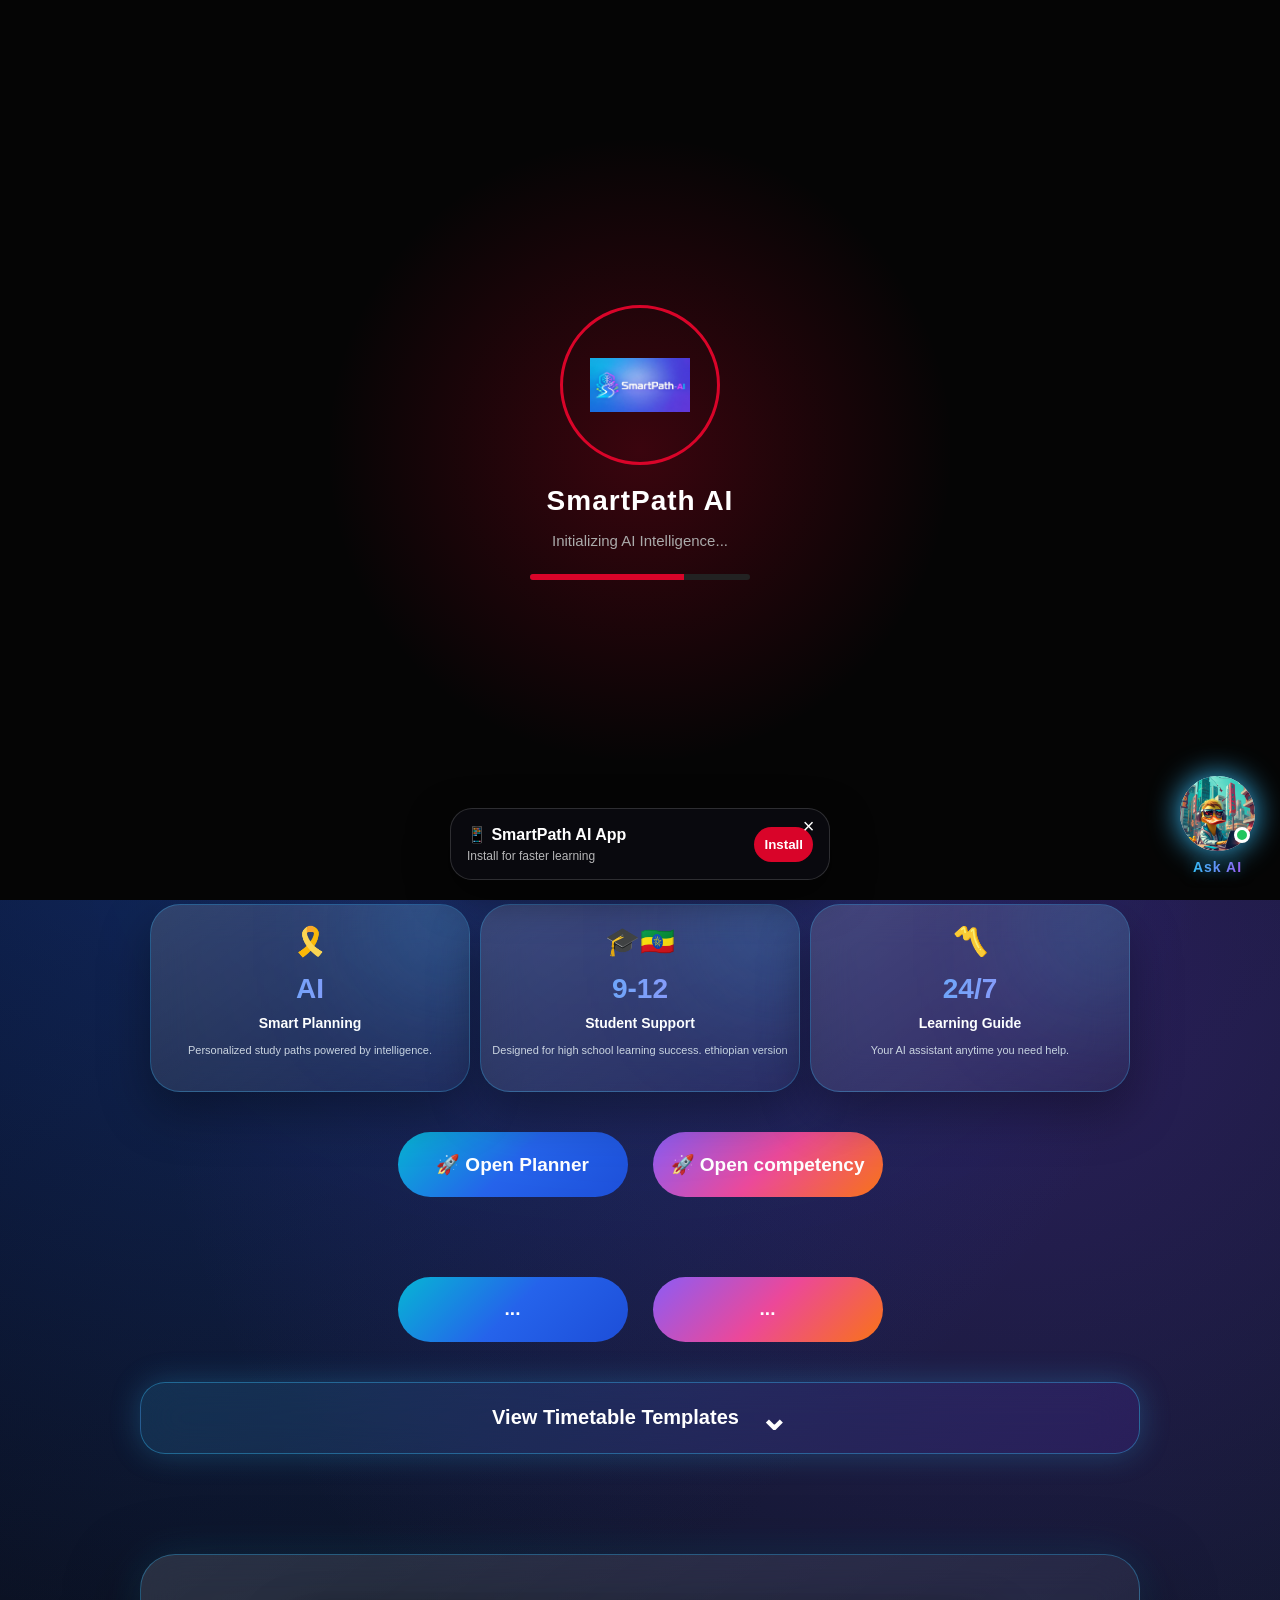
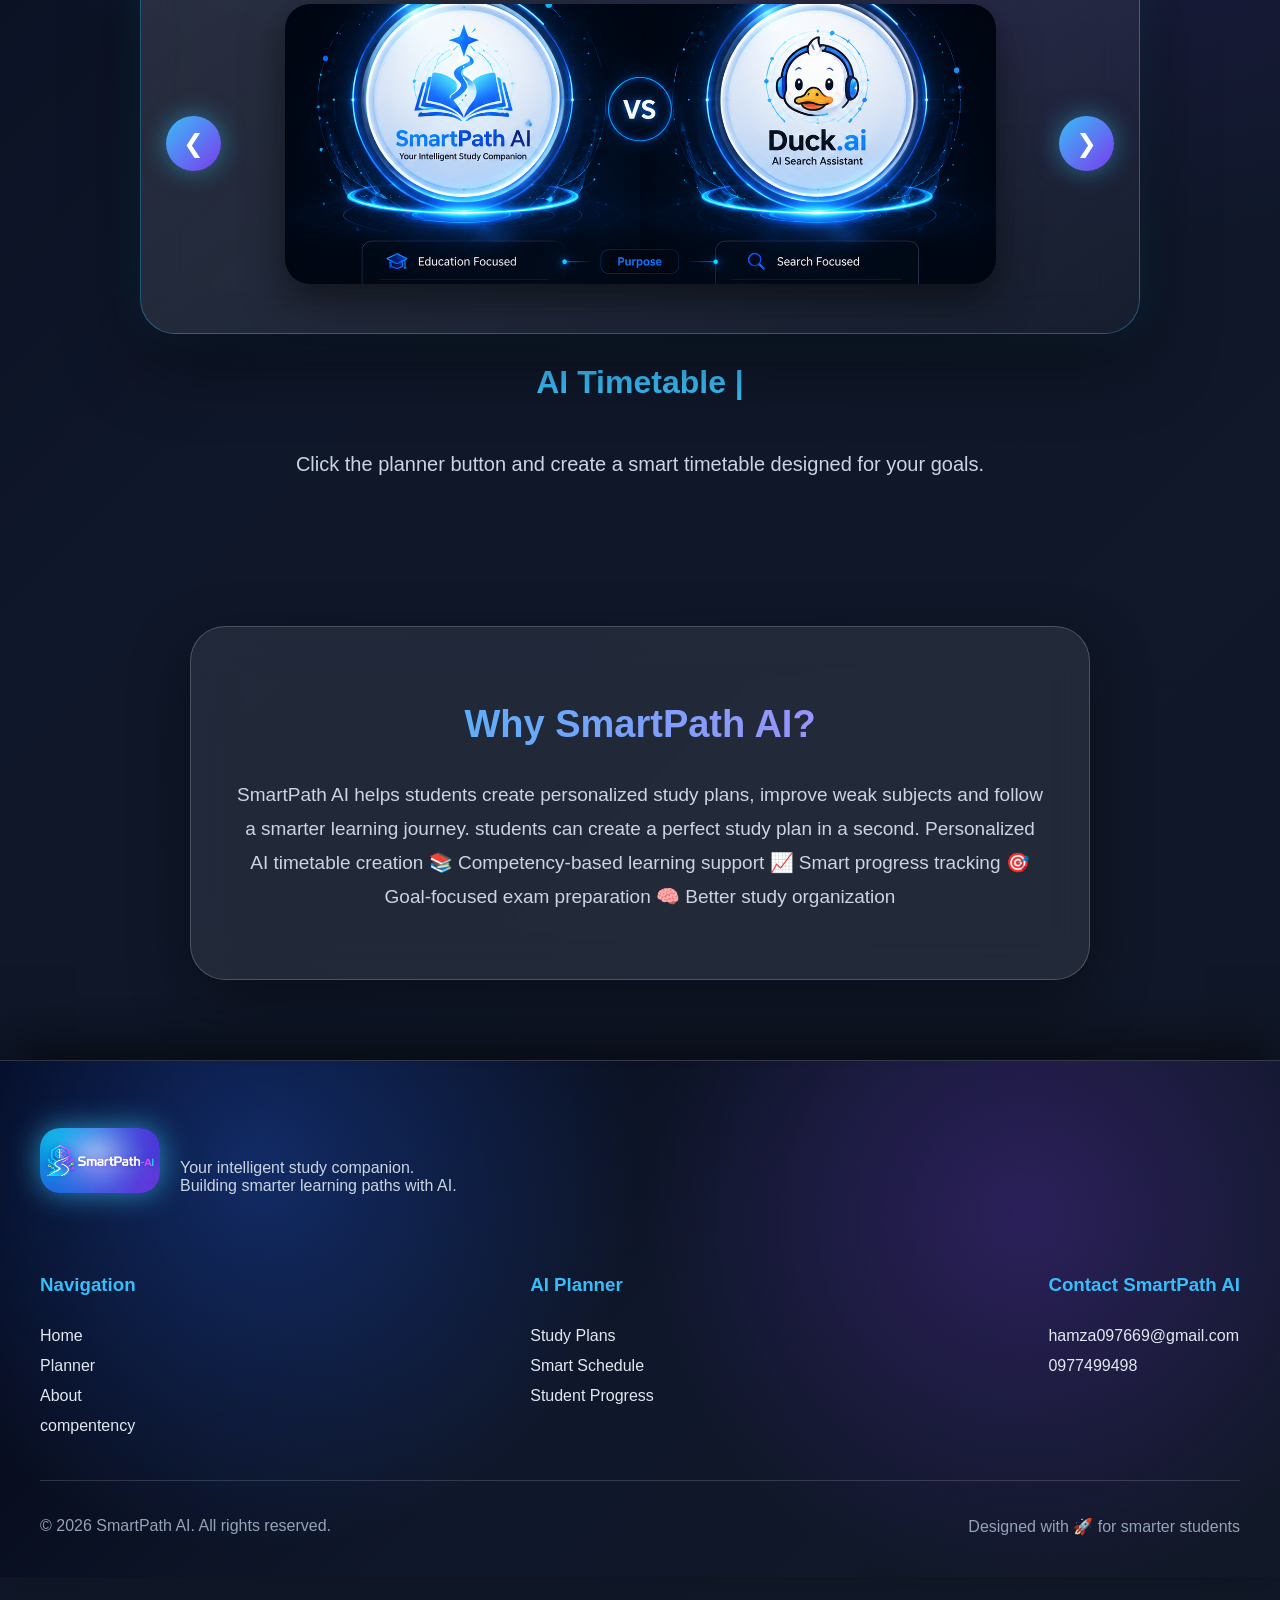
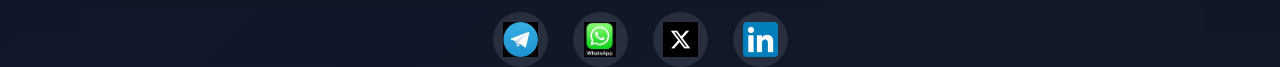
==== commit c5782782: "index.html" ====
--- a/index.html
+++ b/index.html
@@ -19,7 +19,8 @@
 content="width=device-width, initial-scale=1.0">
 
 <title>SmartPath AI</title>
-
+ 
+<link rel="stylesheet" href="app-download.css">
 <link rel="stylesheet" href="home-style.css">
 <link rel="stylesheet" href="splash.css">
 </head>
@@ -652,6 +653,8 @@
 }
 
 </script>
+
+<script src="app-download.js"></script>
  
 <script src="aura-ai.js"></script>
 
--- a/app-download.css
+++ b/app-download.css
@@ -0,0 +1,137 @@
+/* SMARTPATH AI APP DOWNLOAD FLOATING CARD */
+
+#appDownloadBanner {
+
+    position: fixed;
+
+    bottom: 20px;
+
+    left: 50%;
+
+    transform: translateX(-50%) translateY(120px);
+
+    width: calc(100% - 40px);
+
+    max-width: 380px;
+
+    background:
+    rgba(10,10,15,0.95);
+
+    backdrop-filter: blur(15px);
+
+    border: 1px solid rgba(255,255,255,0.15);
+
+    border-radius: 22px;
+
+    padding: 16px;
+
+    display: flex;
+
+    align-items: center;
+
+    justify-content: space-between;
+
+    gap: 15px;
+
+    color:white;
+
+    z-index:999999;
+
+    box-shadow:
+    0 15px 40px rgba(0,0,0,.5);
+
+    opacity:0;
+
+    pointer-events:none;
+
+    transition:
+    .5s ease;
+
+}
+
+
+#appDownloadBanner.show {
+
+    transform:
+    translateX(-50%)
+    translateY(0);
+
+    opacity:1;
+
+    pointer-events:auto;
+
+}
+
+
+
+.app-download-info strong {
+
+    display:block;
+
+    font-size:15px;
+
+}
+
+
+.app-download-info p {
+
+    margin:5px 0 0;
+
+    font-size:12px;
+
+    opacity:.7;
+
+}
+
+
+
+.install-app-btn {
+
+    background:
+    linear-gradient(
+    135deg,
+    #d90429,
+    #0066ff
+    );
+
+    border:none;
+
+    color:white;
+
+    padding:10px 16px;
+
+    border-radius:30px;
+
+    font-weight:bold;
+
+    cursor:pointer;
+
+}
+
+
+
+.close-app-banner {
+
+    position:absolute;
+
+    right:8px;
+
+    top:5px;
+
+    width:25px;
+
+    height:25px;
+
+    border-radius:50%;
+
+    border:none;
+
+    background:rgba(255,255,255,.1);
+
+    color:white;
+
+    font-size:18px;
+
+    cursor:pointer;
+
+}
--- a/home-style.css
+++ b/home-style.css
@@ -2912,3 +2912,50 @@
     border-radius:20px;
 
 }
+
+ .app-download-banner {
+
+    position: fixed;
+
+    bottom: 20px;
+
+    left: 50%;
+
+    transform: translateX(-50%);
+
+    width: 320px;
+
+    background: black;
+
+    color: white;
+
+    padding: 15px;
+
+    border-radius: 20px;
+
+    z-index: 999999;
+
+    display: flex;
+
+    justify-content: space-between;
+
+    align-items: center;
+
+}
+
+
+.install-app-btn {
+
+    background: #d90429;
+
+    color:white;
+
+    border:none;
+
+    padding:10px;
+
+    border-radius:20px;
+
+}
+
+   
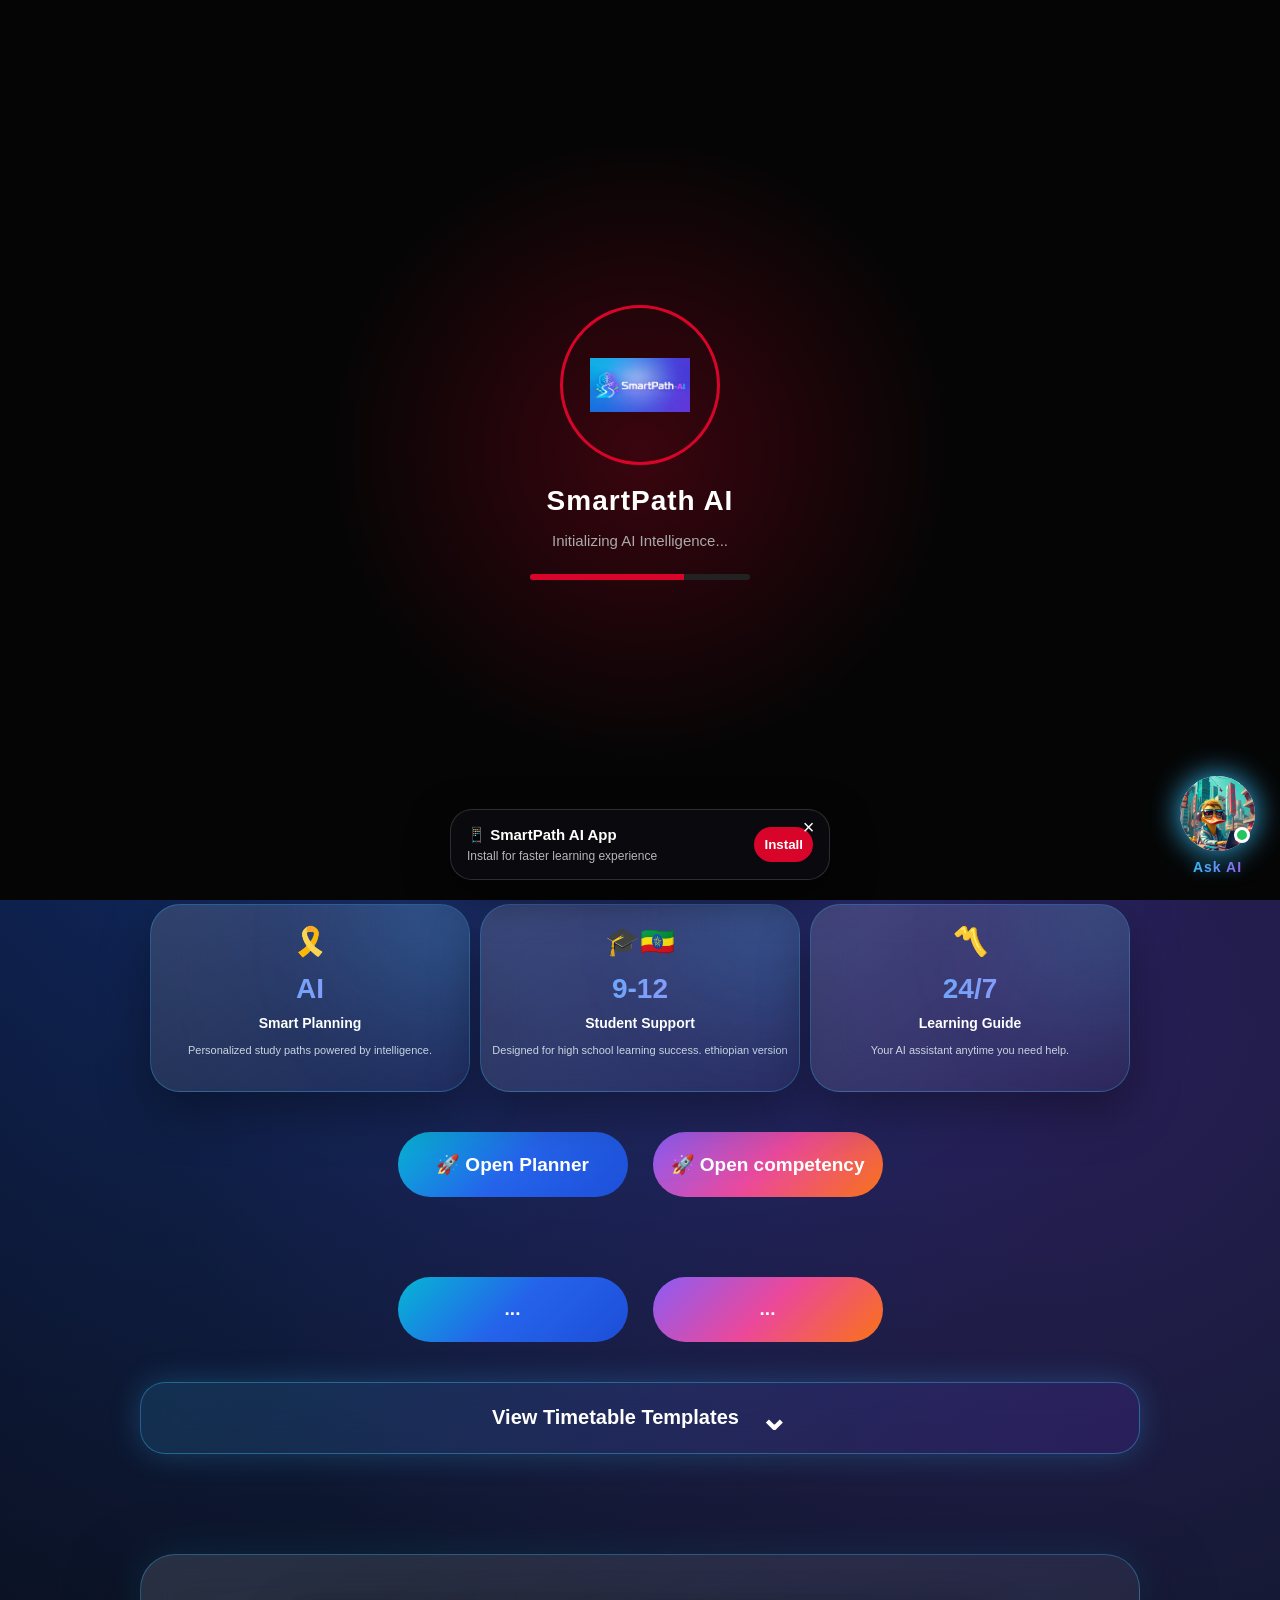
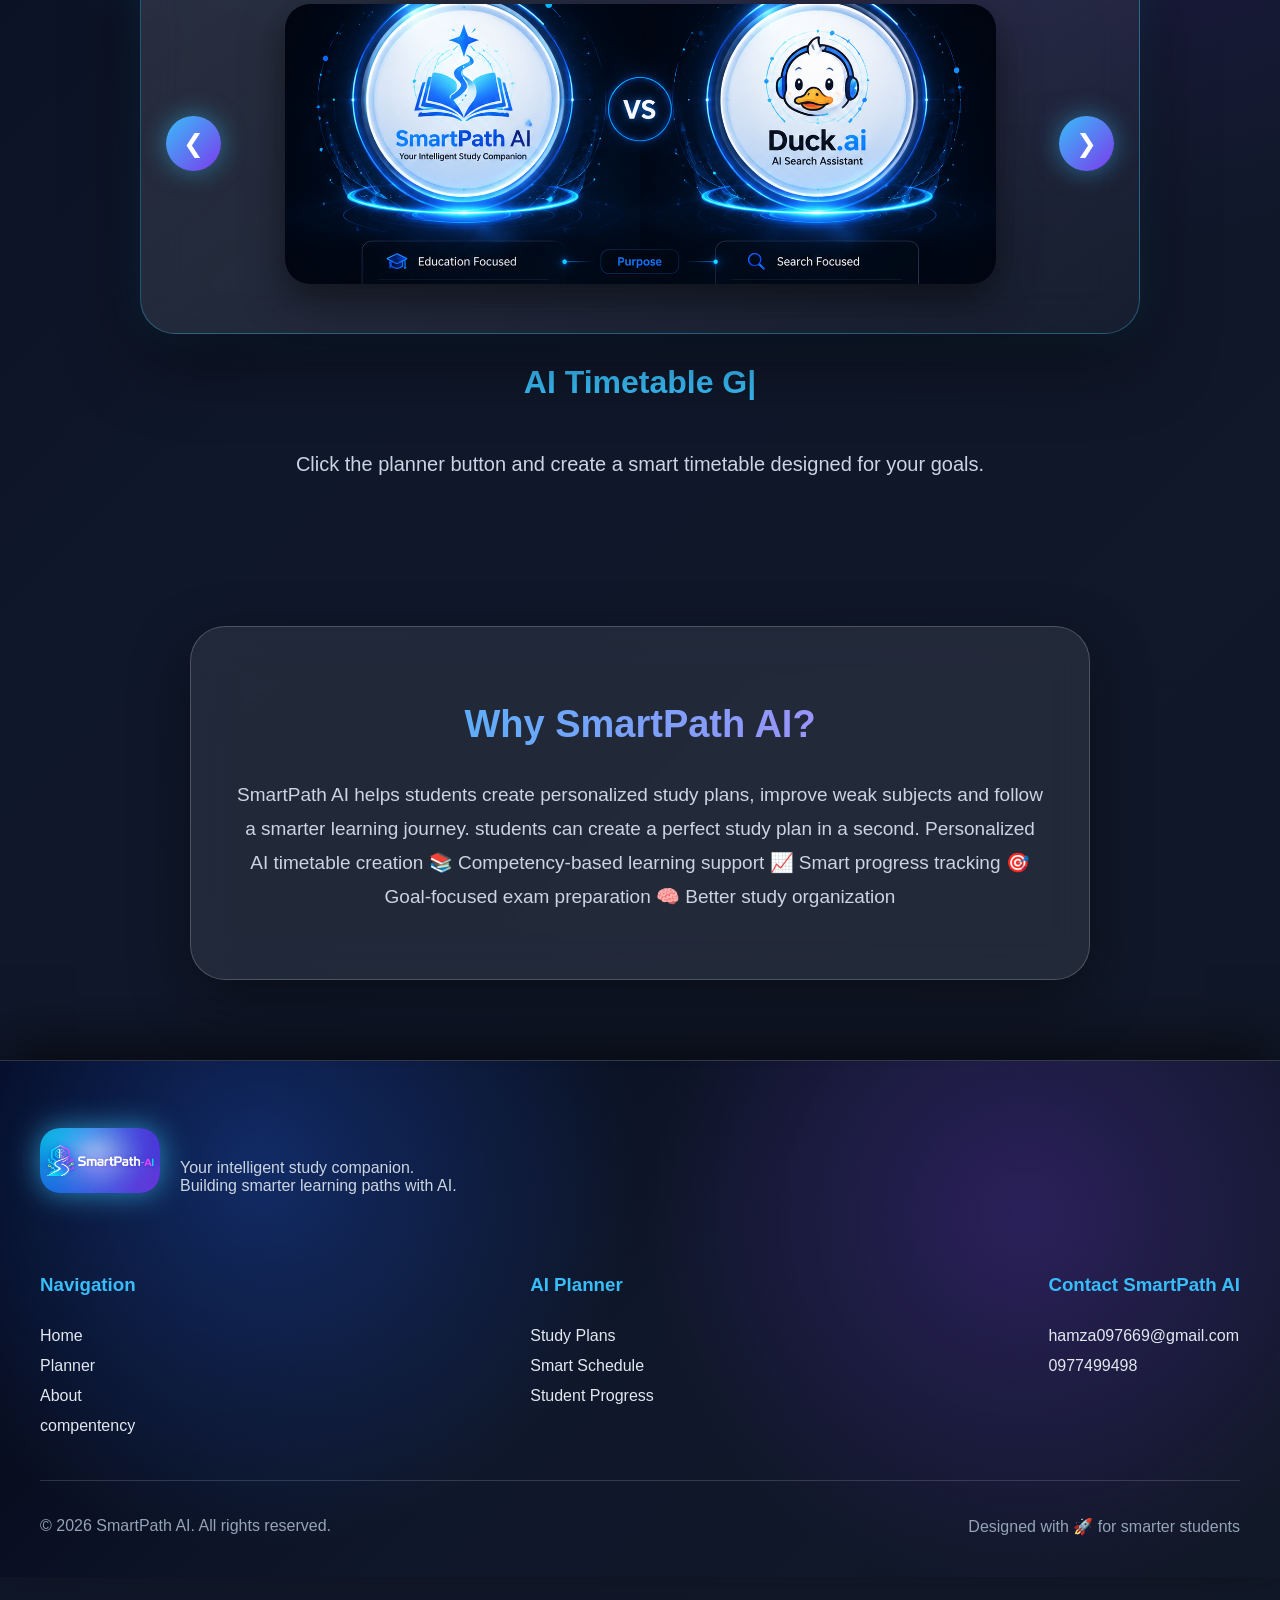
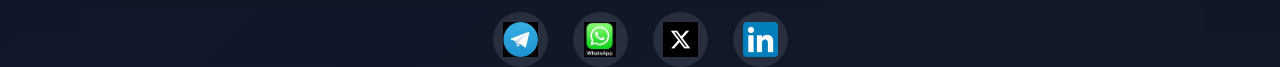
==== commit ad09a4b0: "index.html" ====
--- a/index.html
+++ b/index.html
@@ -619,20 +619,35 @@
 </script>
 
 
- <div id="appDownloadBanner" class="app-download-banner">
-
-    <button class="close-app-banner" onclick="hideAppBanner()">
-        ×
-    </button>
-
-    <div>
-        <strong>📱 SmartPath AI App</strong>
-        <p>Install for faster learning</p>
-    </div>
-
-    <button class="install-app-btn" onclick="downloadApp()">
-        Install
-    </button>
+<div id="appDownloadBanner">
+
+
+<button class="close-app-banner"
+onclick="hideAppBanner()">
+×
+</button>
+
+
+<div class="app-download-info">
+
+<strong>
+📱 SmartPath AI App
+</strong>
+
+<p>
+Install for faster learning experience
+</p>
+
+</div>
+
+
+<button class="install-app-btn"
+onclick="downloadApp()">
+
+Install
+
+</button>
+
 
 </div>
 
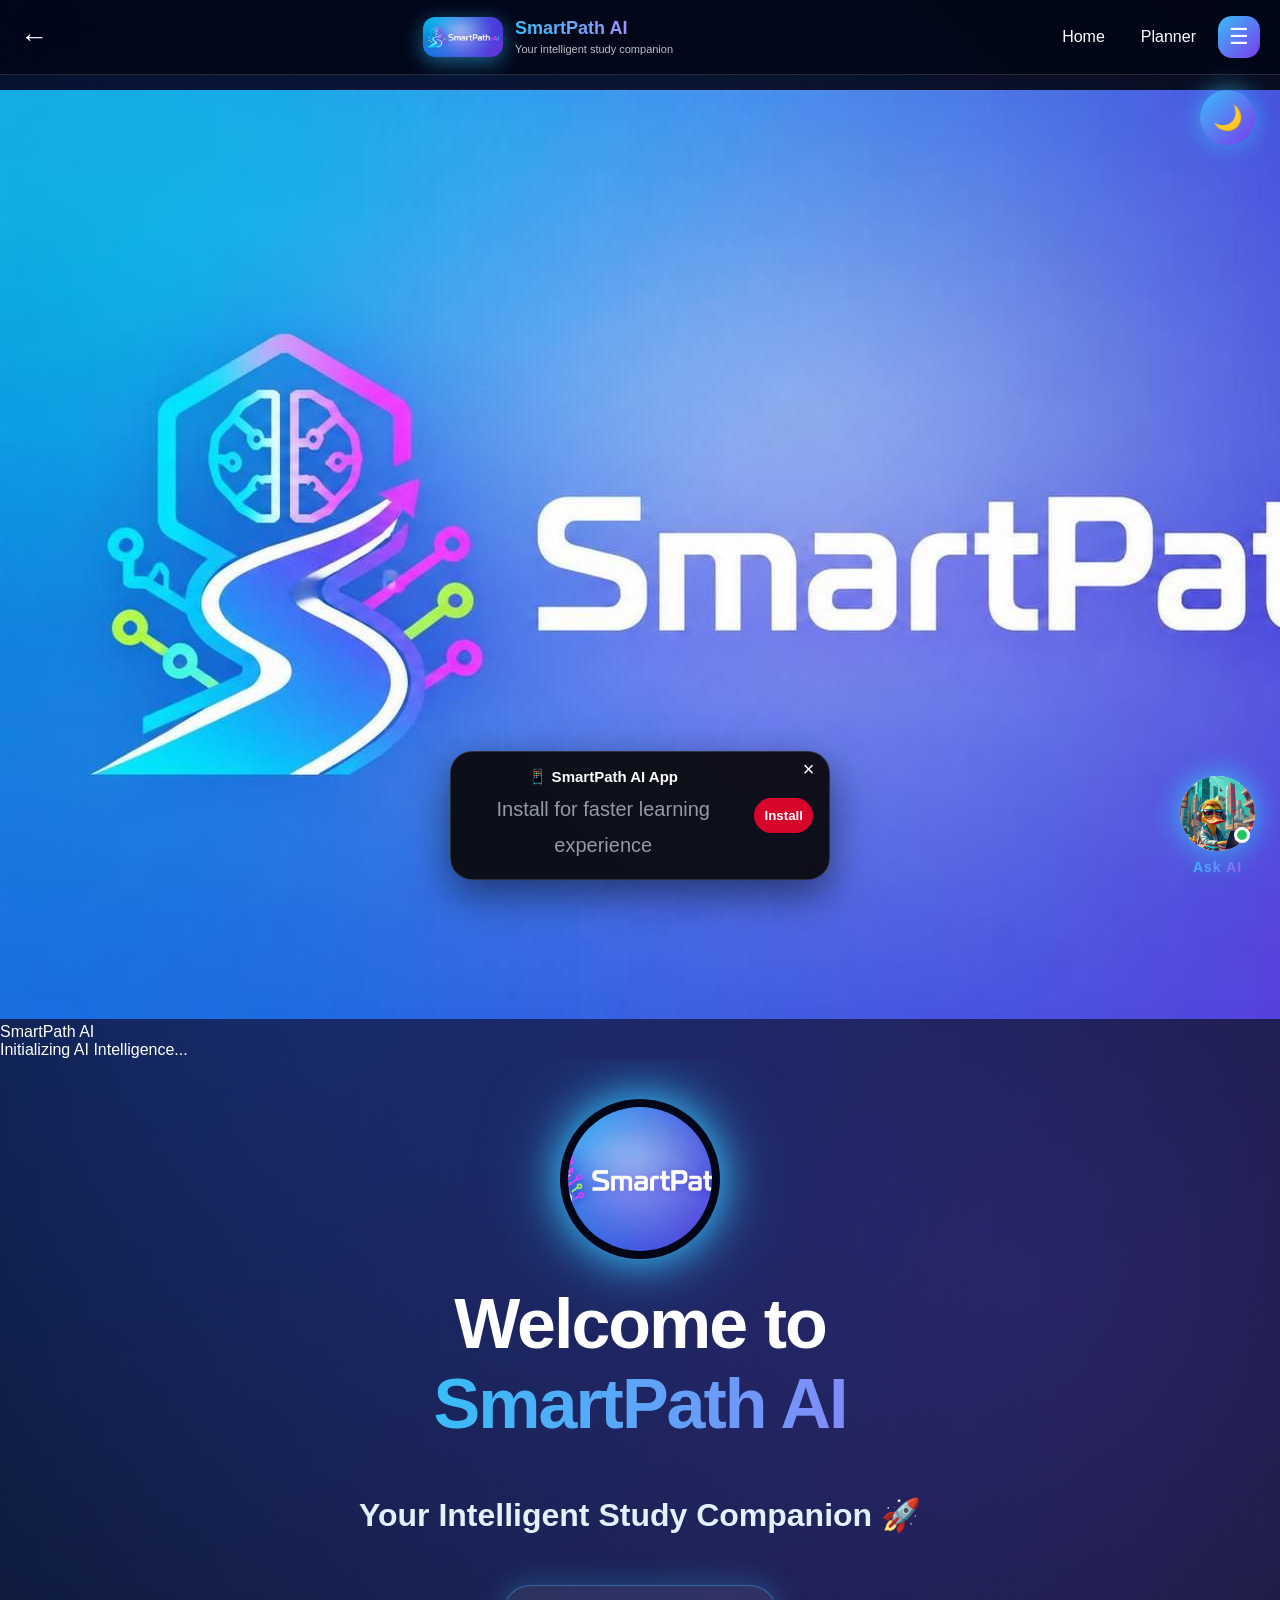
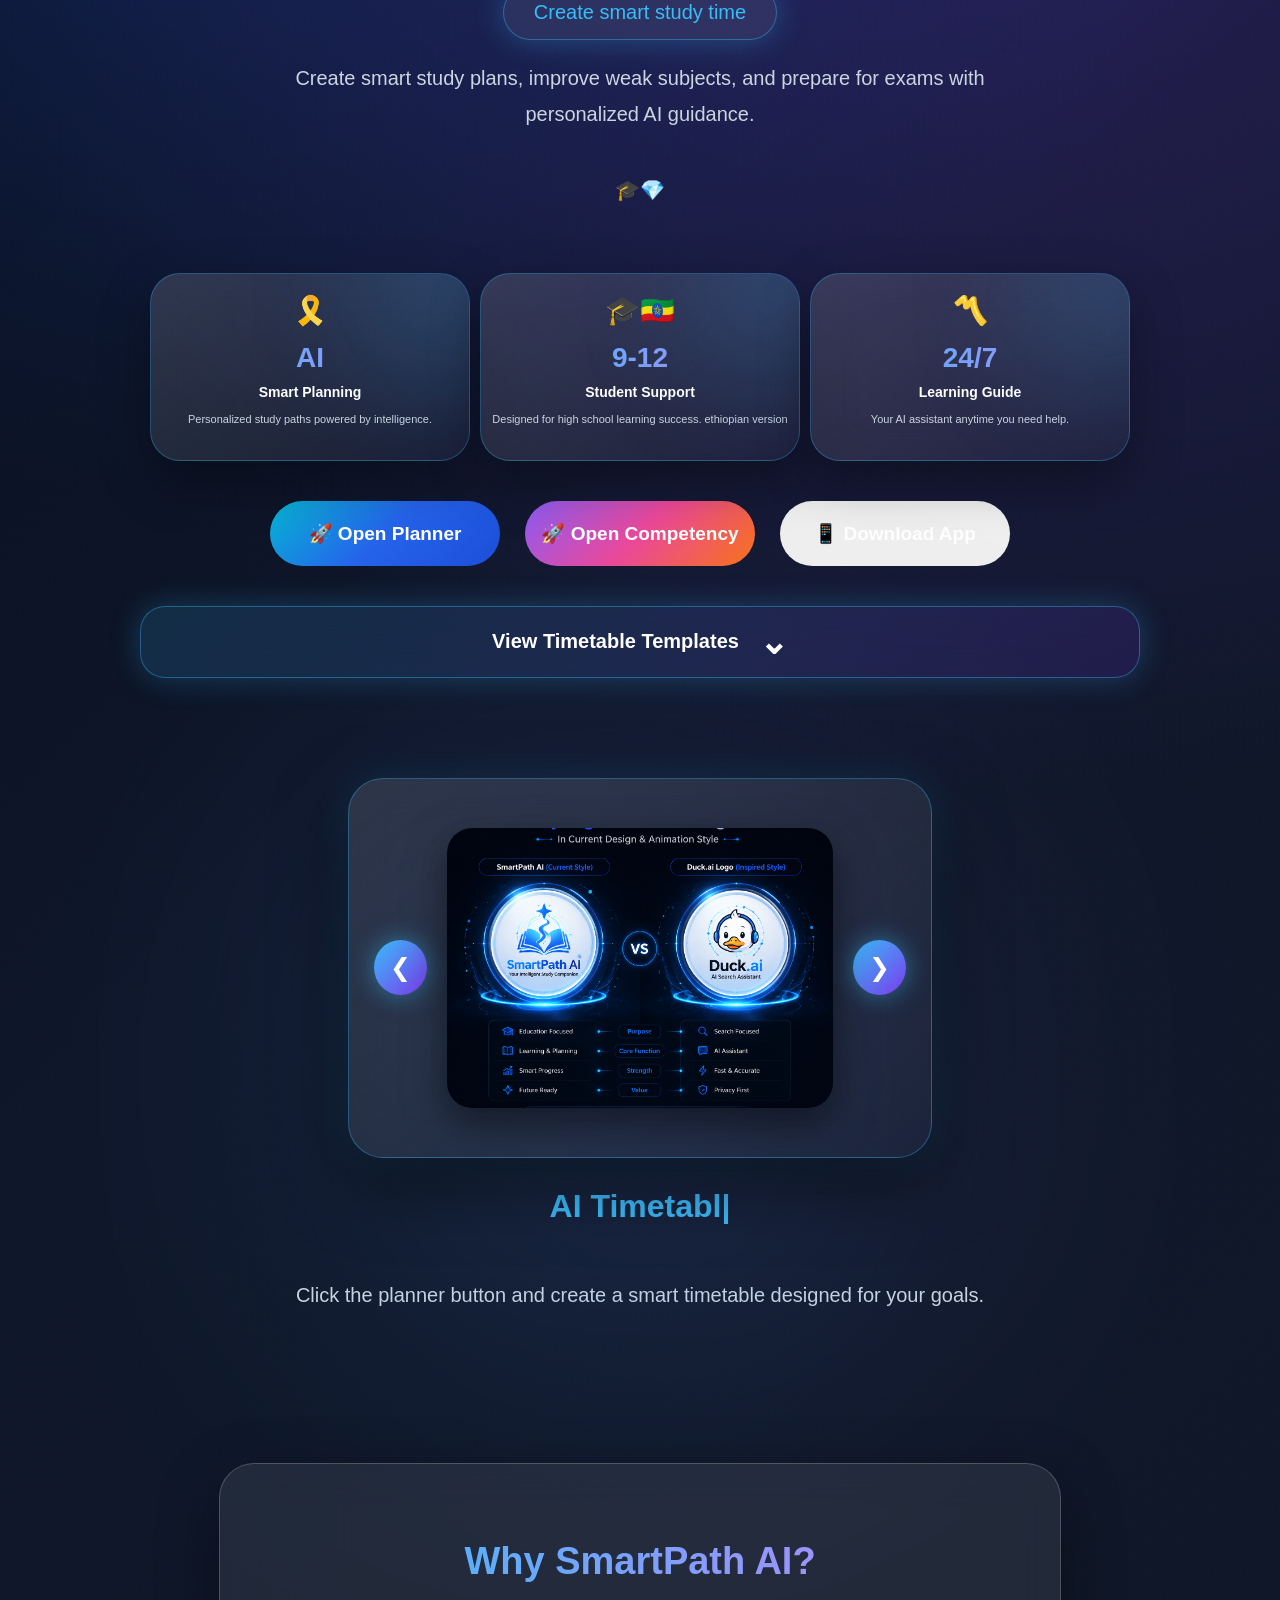
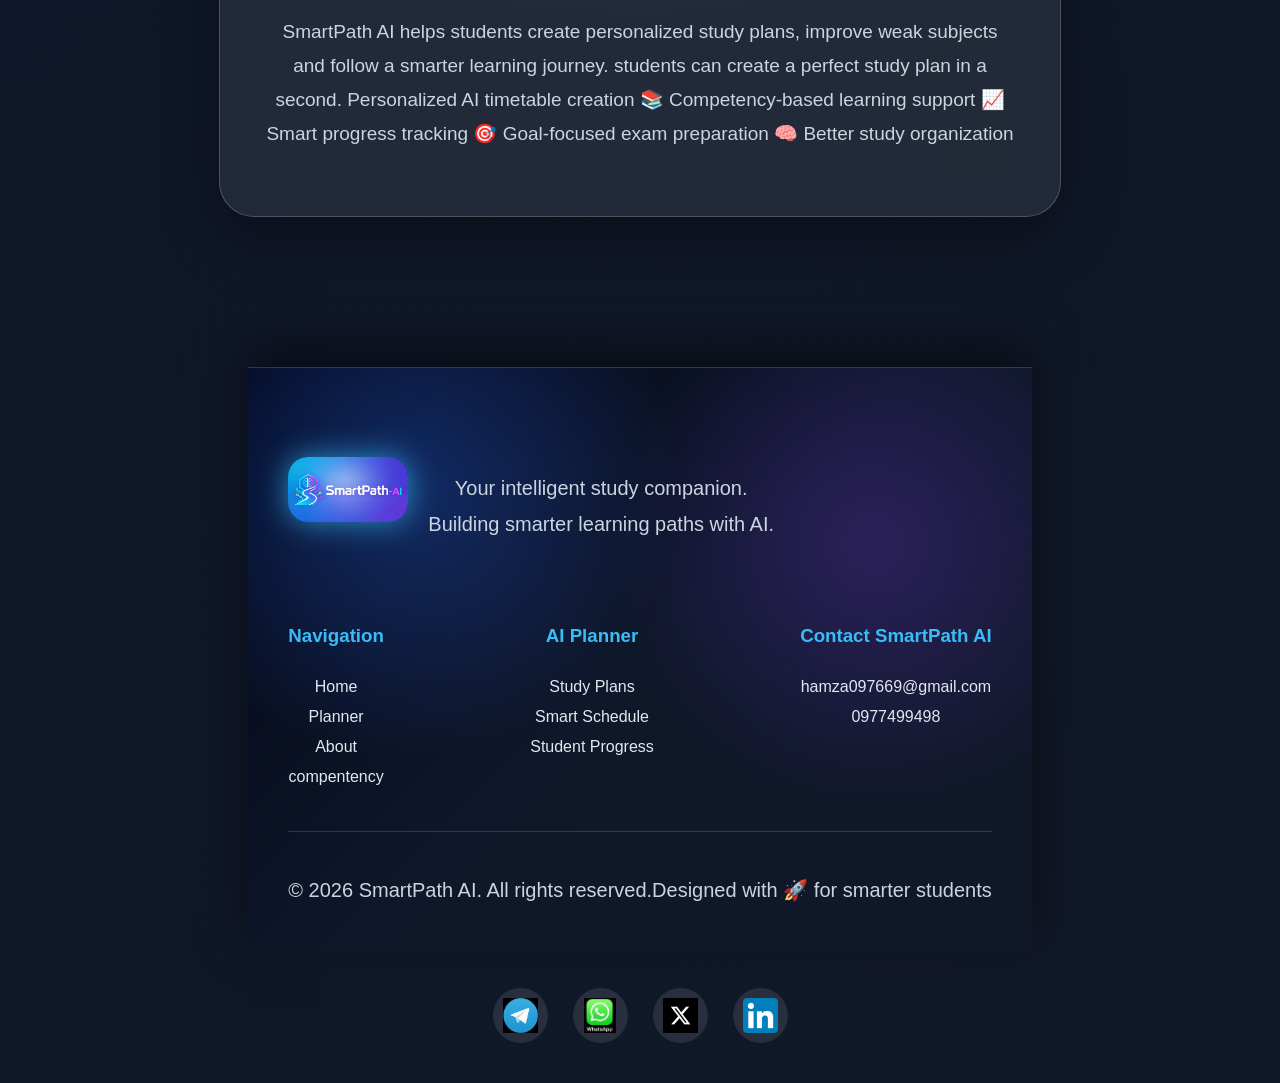
==== commit 6dbdd7ee: "index.html" ====
--- a/index.html
+++ b/index.html
@@ -236,42 +236,34 @@
 </div>
 
 
-<!-- Buttons -->
-
 <div class="home-buttons">
 
-<button
-class="planner-btn"
+<button class="planner-btn"
 onclick="window.location.href='planner.html'">
 
 🚀 Open Planner
 
 </button>
 
-<button
-class="competency-btn"
+
+<button class="competency-btn"
 onclick="window.location.href='competency.html'">
 
-🚀 Open competency
-
-</button>
-
+🚀 Open Competency
+
+</button>
+
+
+<button class="download-app-btn"
+onclick="downloadApp()">
+
+📱 Download App
+
+</button>
+
+
+</div>
  
-</div>
-
-</section>
-
-<div class="home-buttons">
-
-<button class="planner-btn">
-...
-</button>
-
-<button class="competency-btn">
-...
-</button>
-
-</div>
 <!-- TIMETABLE TEMPLATE BOX -->
 
 <section class="template-section">
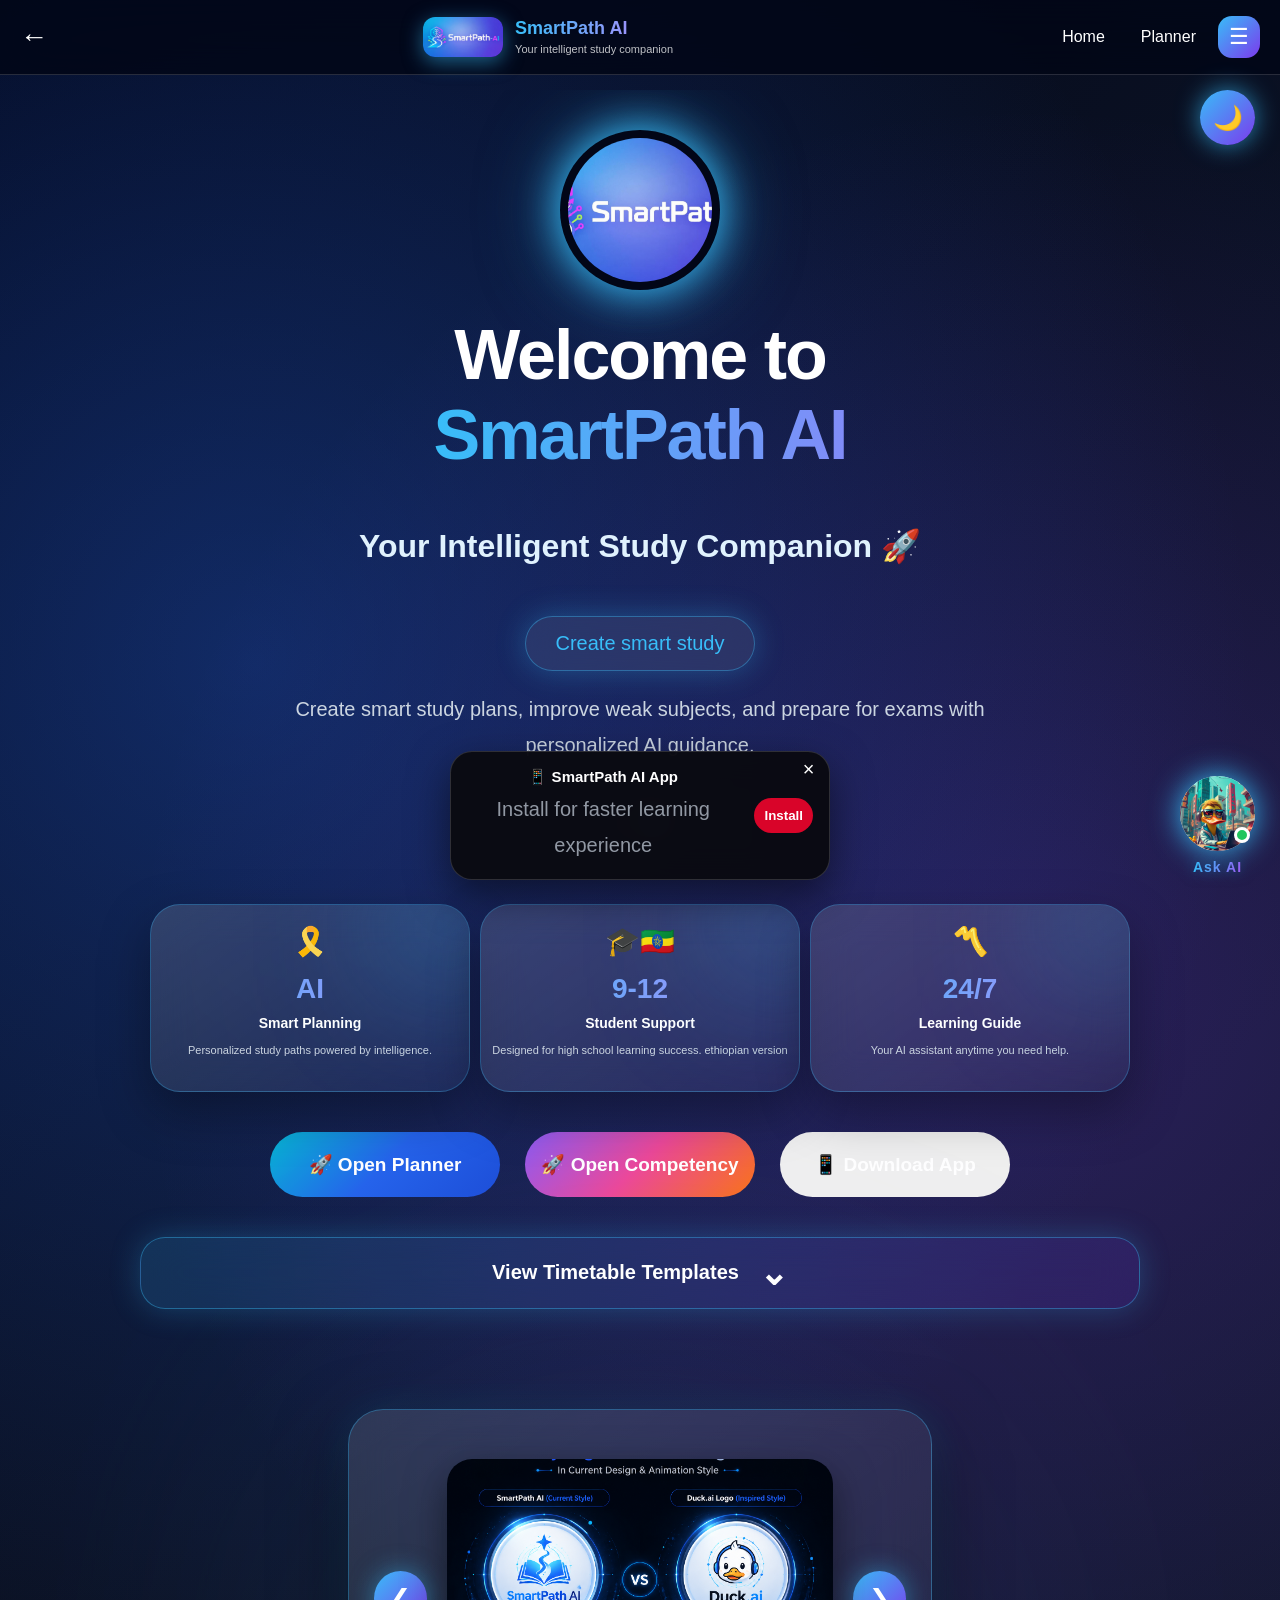
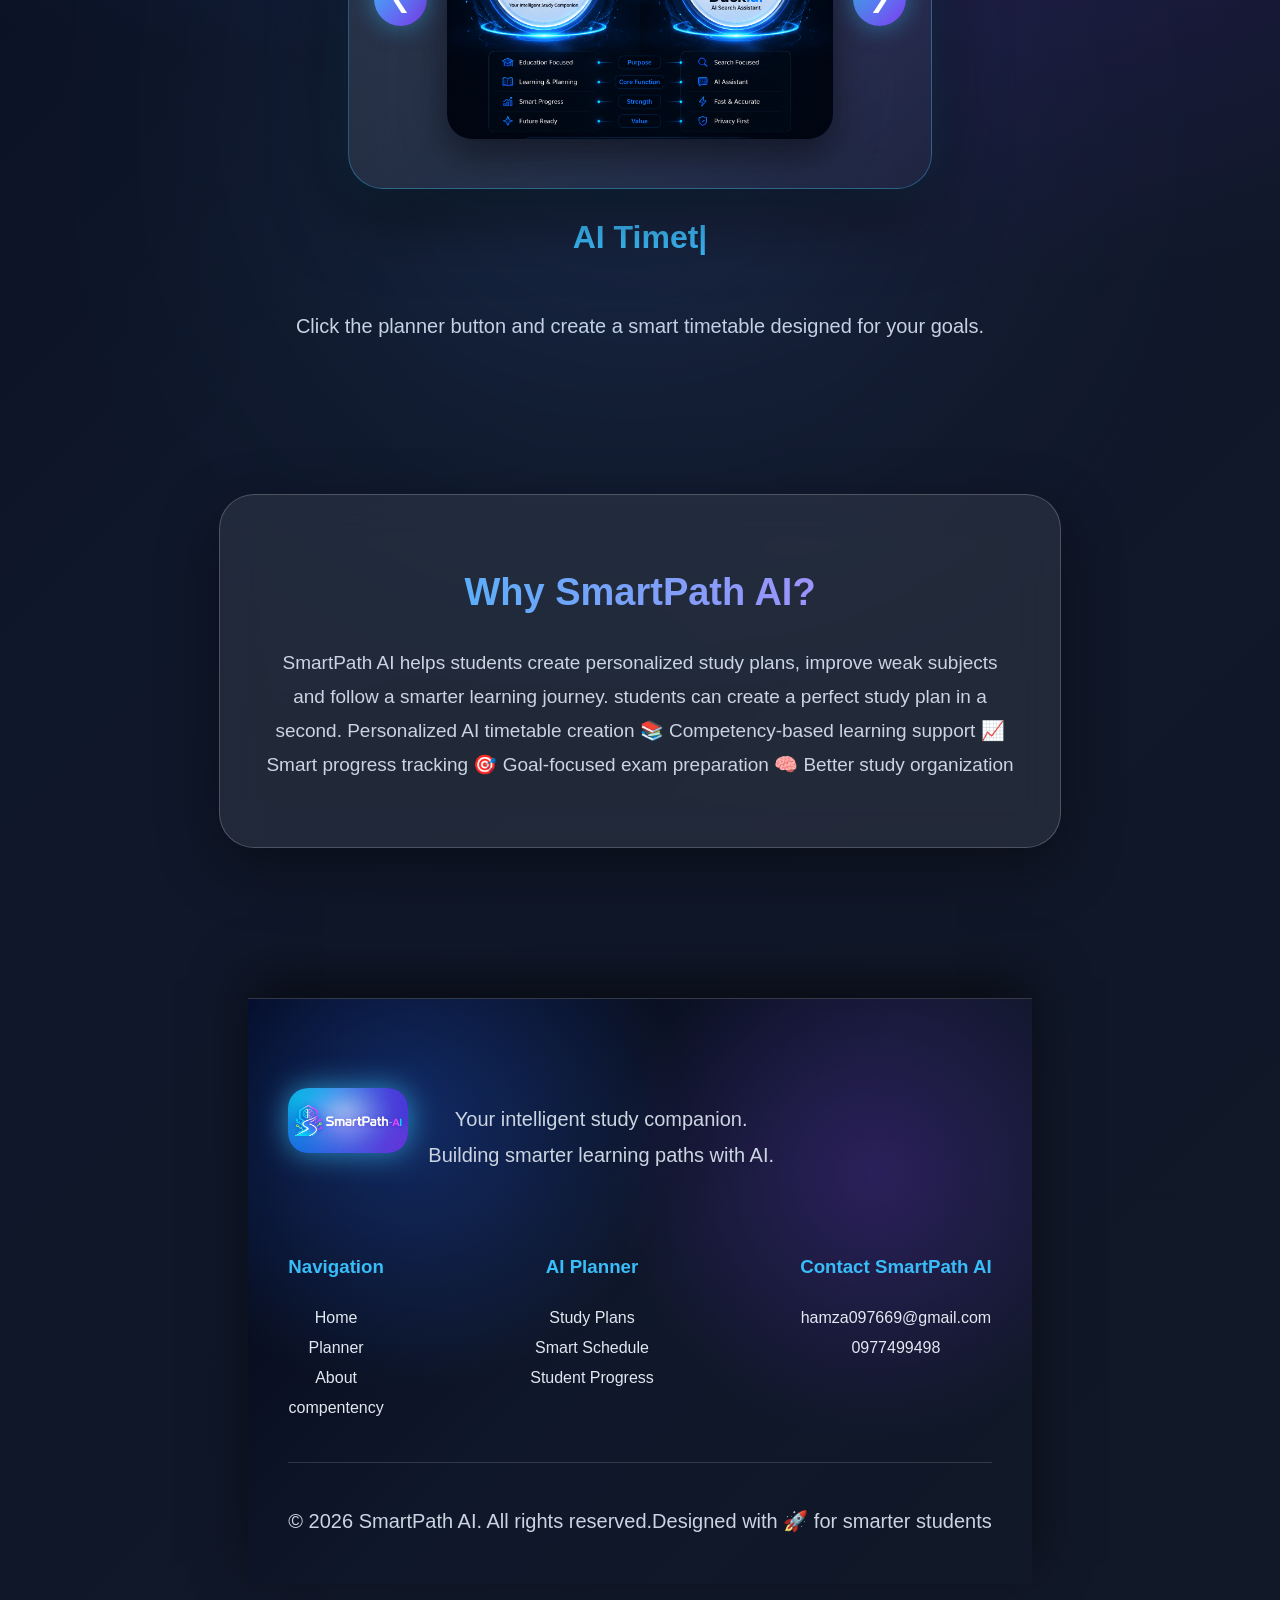
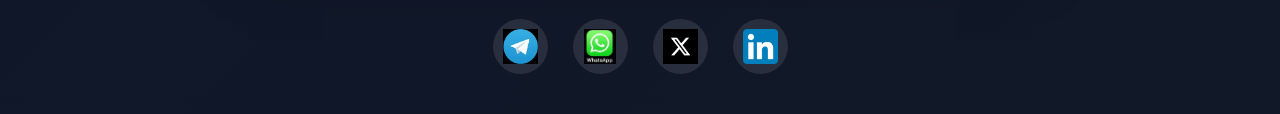
==== commit 14a2a758: "index.html" ====
--- a/index.html
+++ b/index.html
@@ -27,34 +27,6 @@
 
 <body>
 
- <!-- SMARTPATH AI PREMIUM SPLASH -->
-
-<div id="smartpathSplash">
-
-    <div class="smartpath-logo-loader">
-
-        <img src="logo.png" alt="SmartPath AI">
-
-    </div>
-
-
-    <div class="smartpath-title">
-        SmartPath AI
-    </div>
-
-
-    <div class="smartpath-status">
-        Initializing AI Intelligence...
-    </div>
-
-
-    <div class="smartpath-loading">
-
-        <span></span>
-
-    </div>
-
-</div>
 
 <!-- Theme Button -->
 
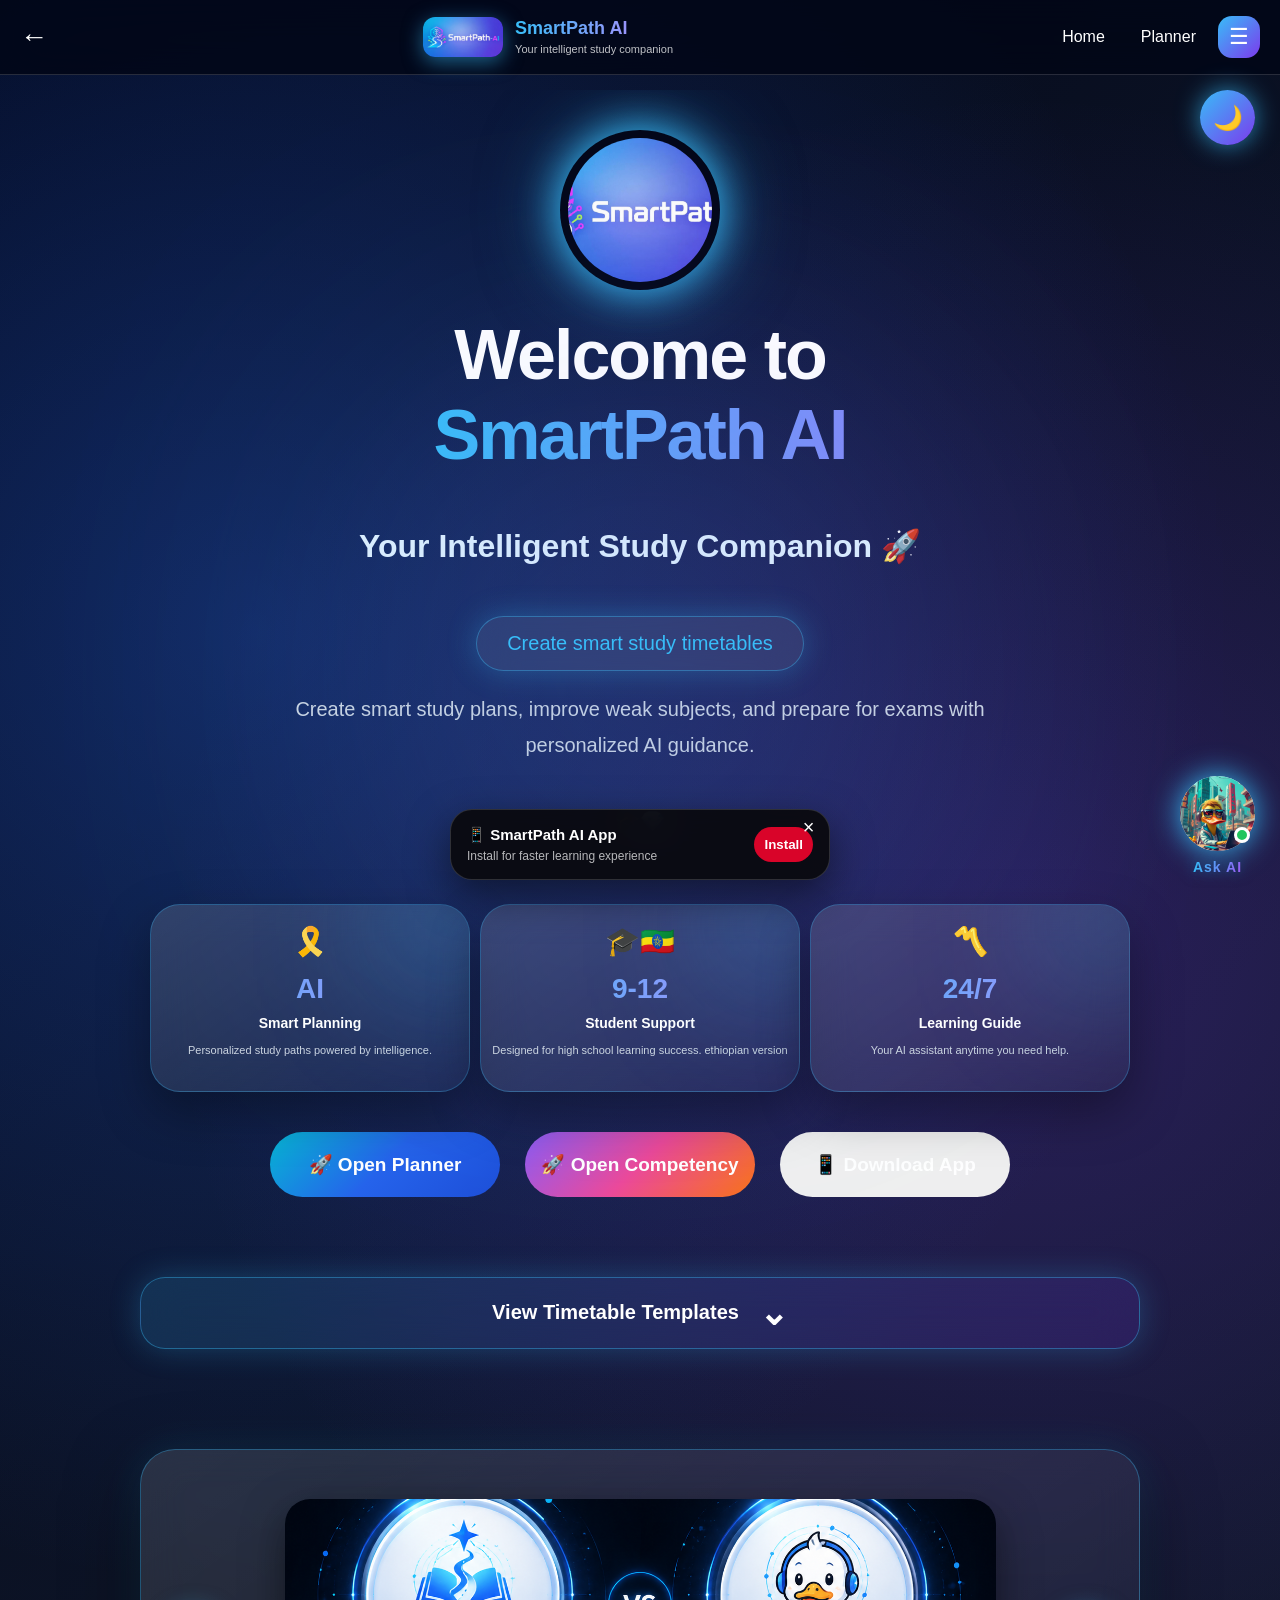
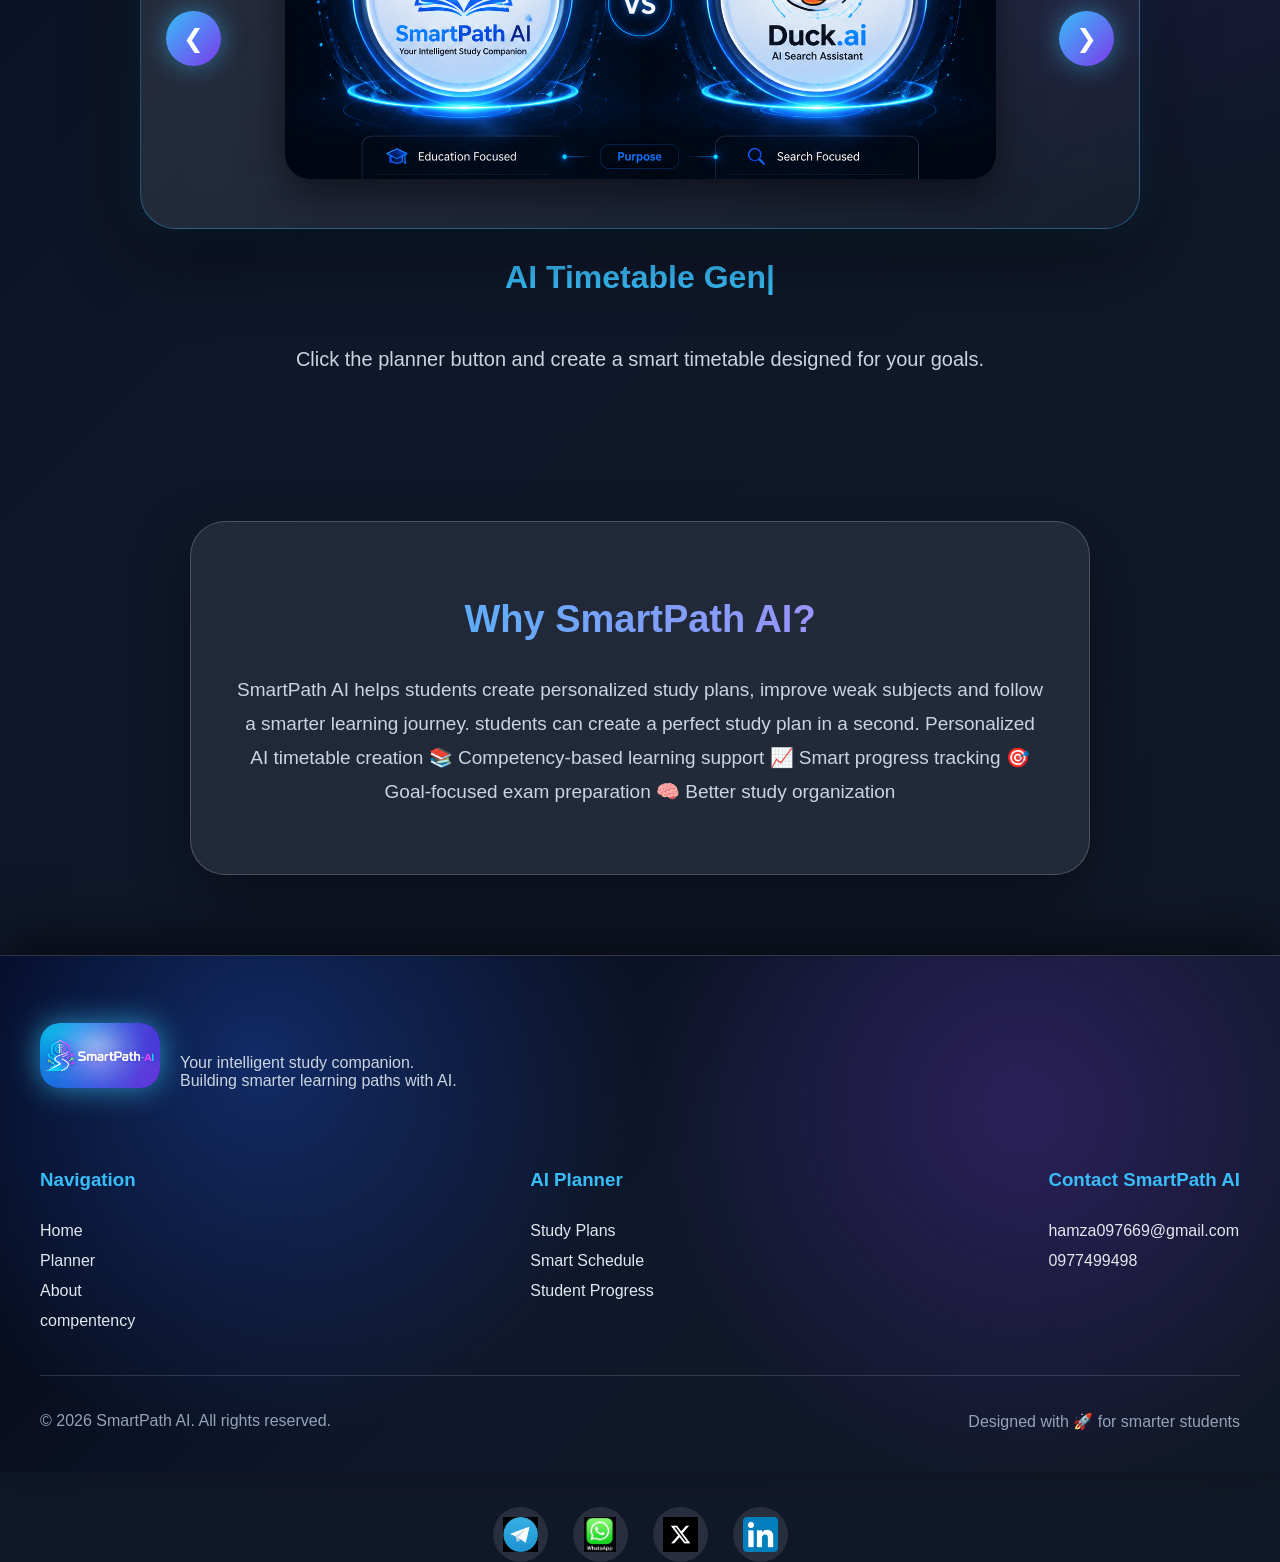
==== commit f66aeced: "index.html" ====
--- a/index.html
+++ b/index.html
@@ -227,7 +227,7 @@
 
 
 <button class="download-app-btn"
-onclick="downloadApp()">
+onclick="installSmartPath()">
 
 📱 Download App
 
@@ -235,6 +235,9 @@
 
 
 </div>
+
+ </section>
+
  
 <!-- TIMETABLE TEMPLATE BOX -->
 
@@ -606,7 +609,7 @@
 
 
 <button class="install-app-btn"
-onclick="downloadApp()">
+onclick="installSmartPath()">
 
 Install
 
@@ -625,17 +628,90 @@
 }
 
 
-function downloadApp(){
-
-    alert("SmartPath AI App coming soon 🚀");
+let deferredPrompt;
+
+window.addEventListener("beforeinstallprompt", (e) => {
+
+    e.preventDefault();
+
+    deferredPrompt = e;
+
+    document.getElementById("appDownloadBanner").style.display = "flex";
+
+});
+
+
+function installSmartPath(){
+
+    if(deferredPrompt){
+
+        deferredPrompt.prompt();
+
+        deferredPrompt.userChoice.then((choice)=>{
+
+            if(choice.outcome === "accepted"){
+
+                console.log("SmartPath AI installed");
+
+            }
+
+            deferredPrompt = null;
+
+        });
+
+    }else{
+
+        alert(
+        "Open Chrome menu and choose 'Install app' or 'Add to Home screen'"
+        );
+
+    }
 
 }
 
+
+function hideAppBanner(){
+
+document.getElementById("appDownloadBanner")
+.style.display="none";
+
+}
+
 </script>
 
-<script src="app-download.js"></script>
+<script src="./home-slider.js"></script>
+
+<script src="./app-download.js"></script>
+
+<script src="./aura-ai.js"></script>
+
+
+ <script>
+
+if ("serviceWorker" in navigator) {
+
+window.addEventListener("load", () => {
+
+navigator.serviceWorker.register("./service-worker.js")
+
+.then(() => {
+
+console.log("SmartPath AI Service Worker Connected");
+
+})
+
+.catch((error)=>{
+
+console.log("Service Worker Error:", error);
+
+});
+
+});
+
+}
+
+</script>
+
  
-<script src="aura-ai.js"></script>
-
 </body>
 </html>
